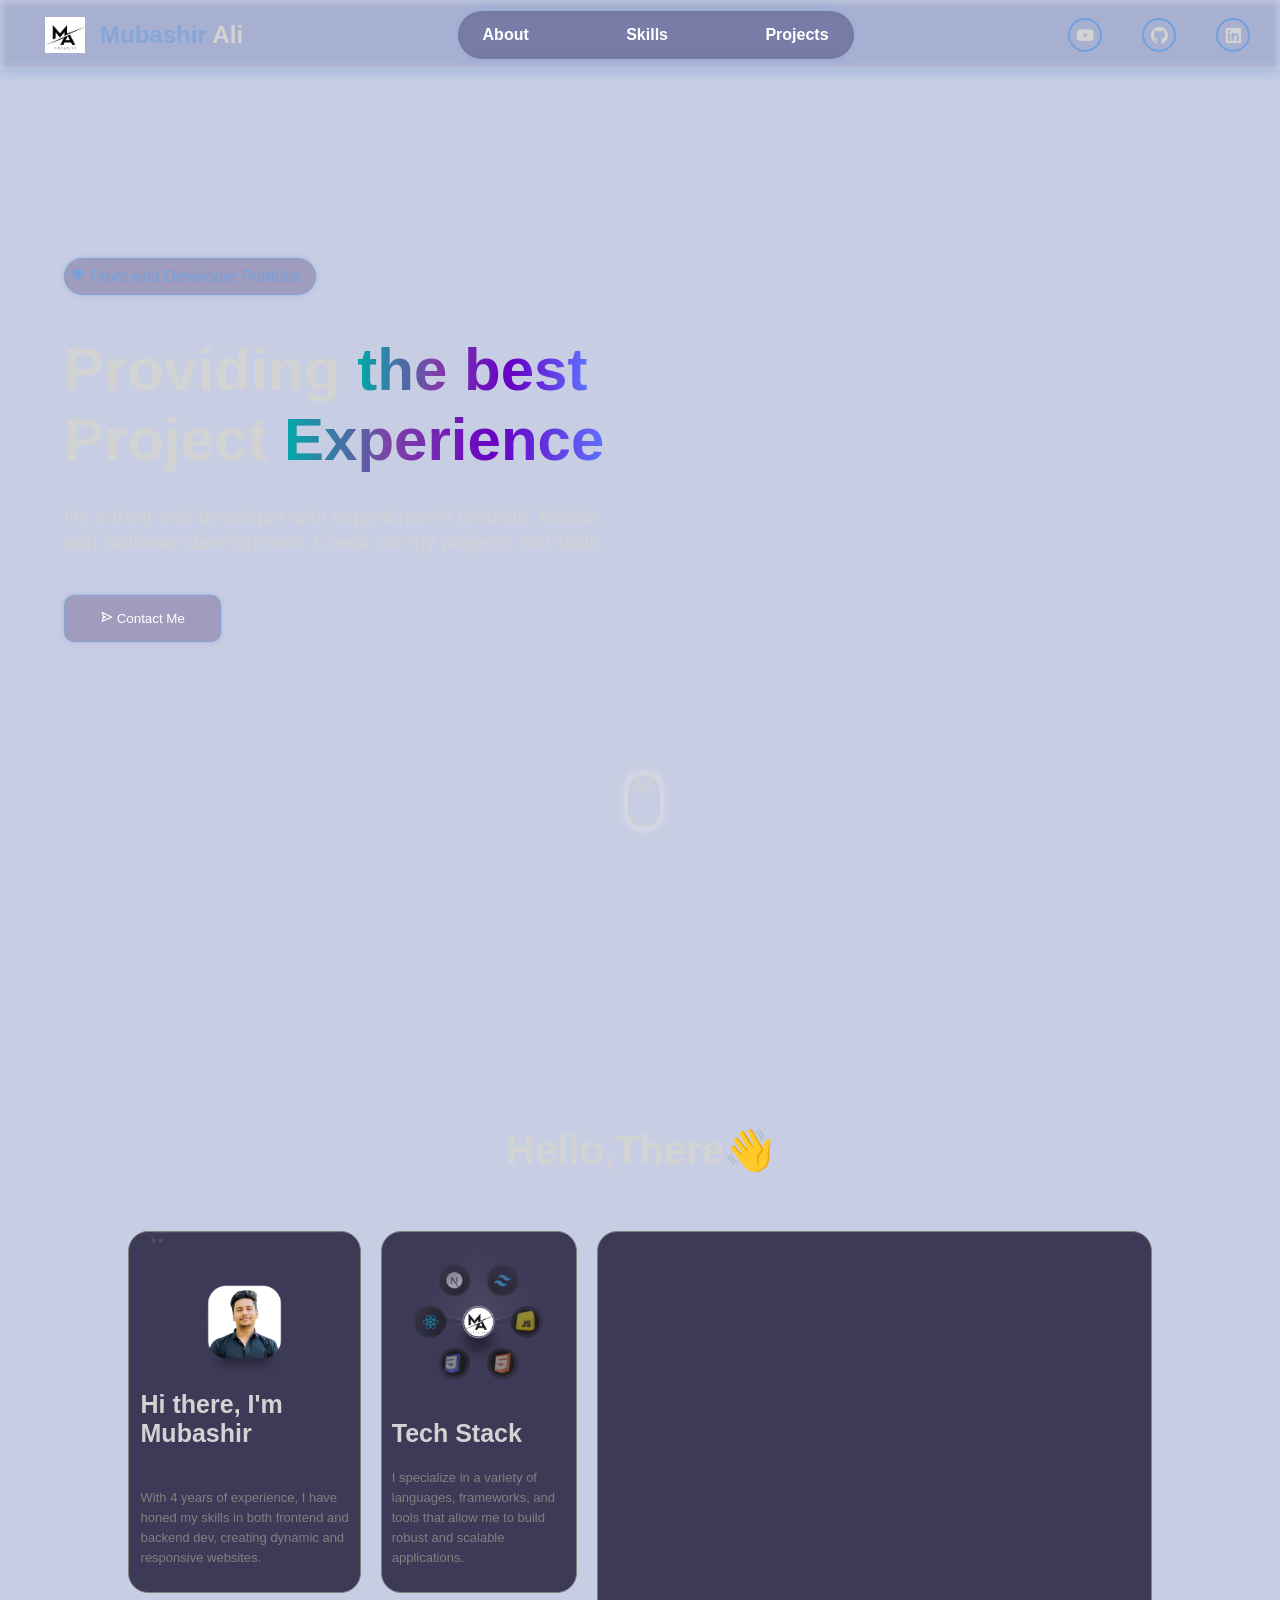
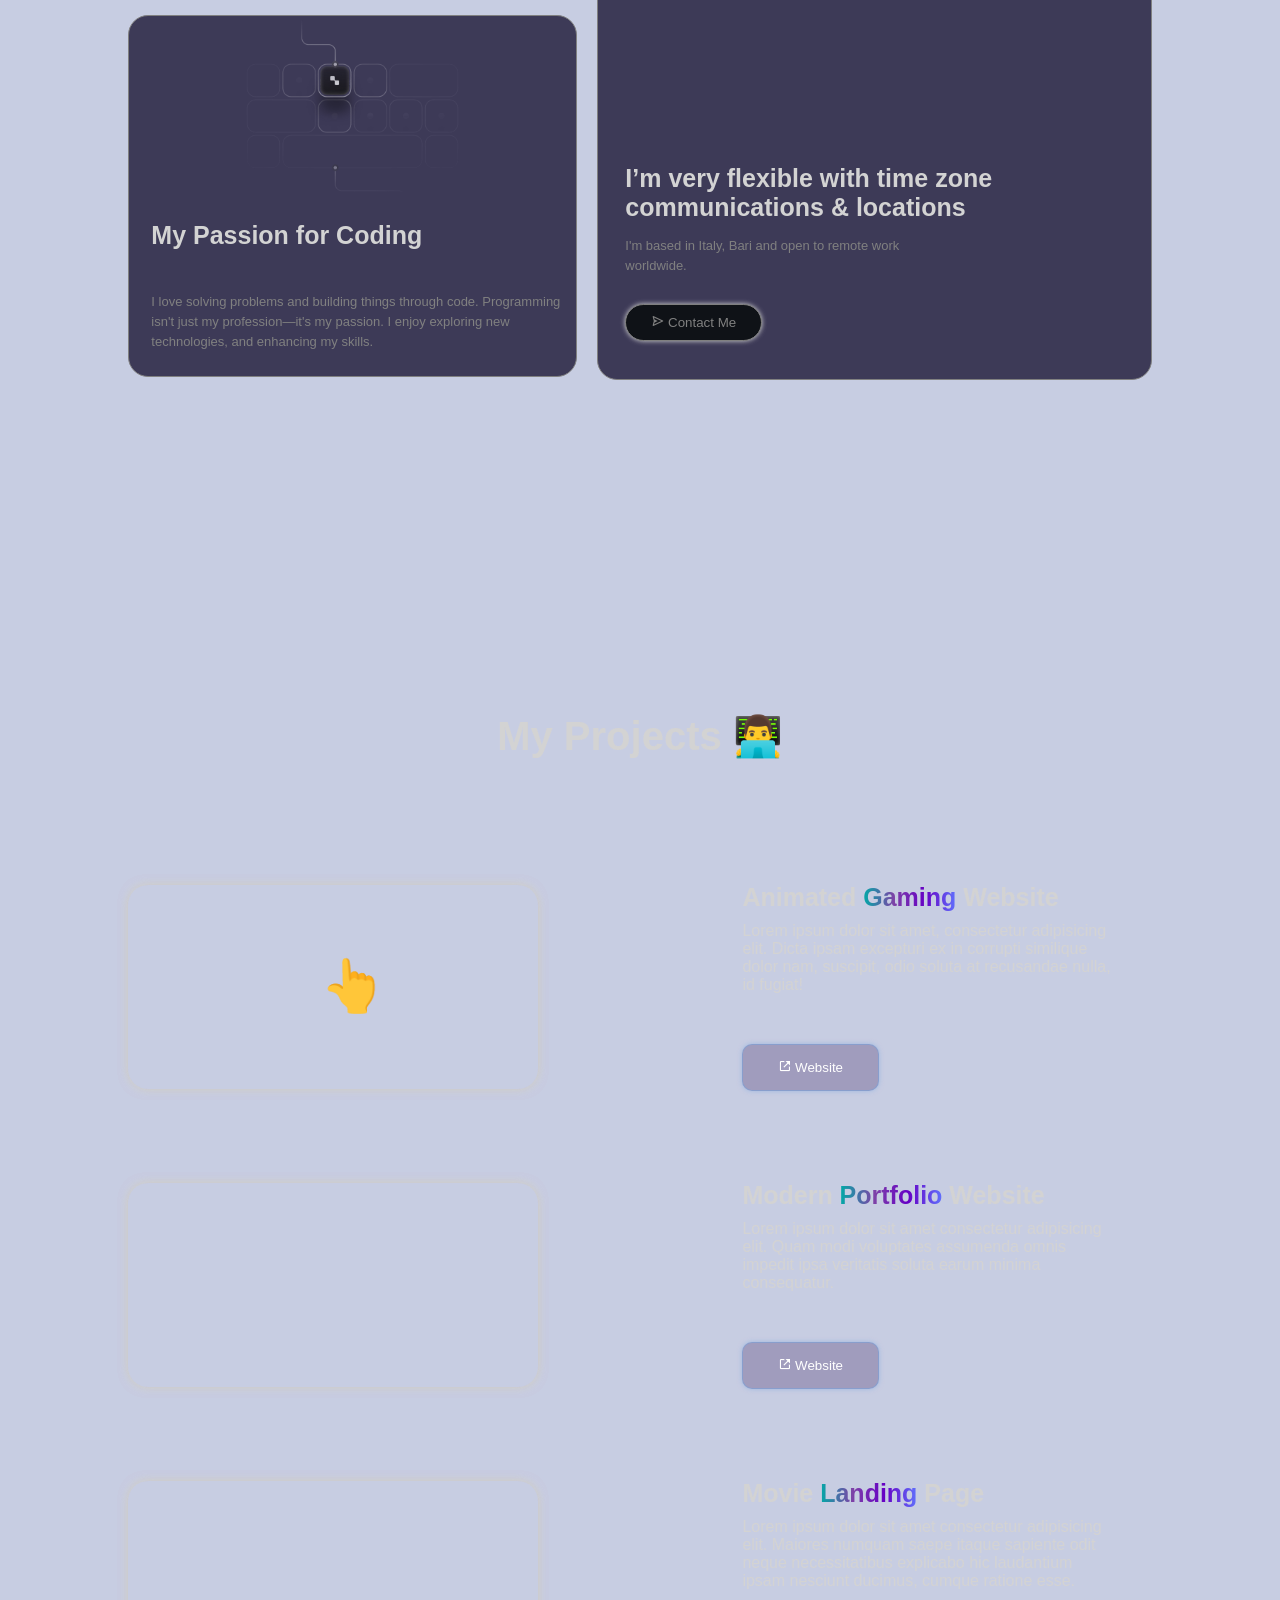
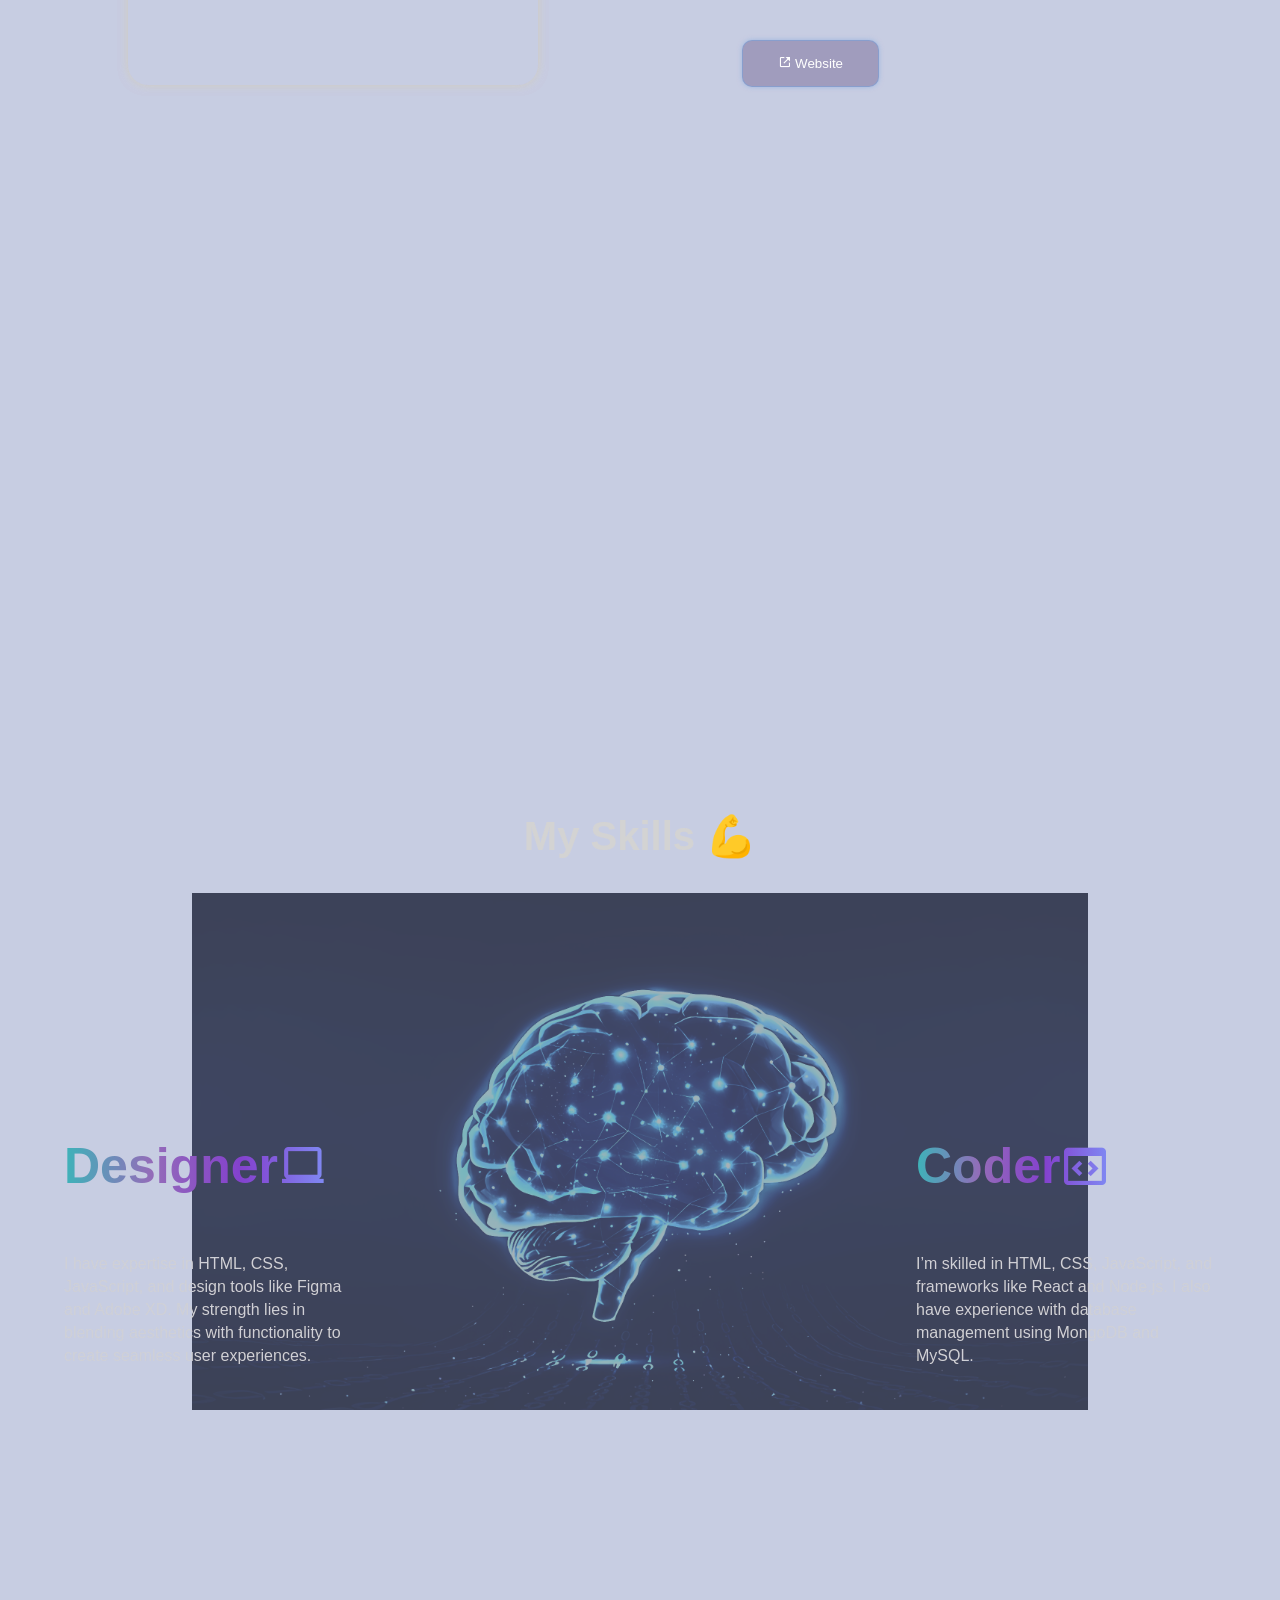
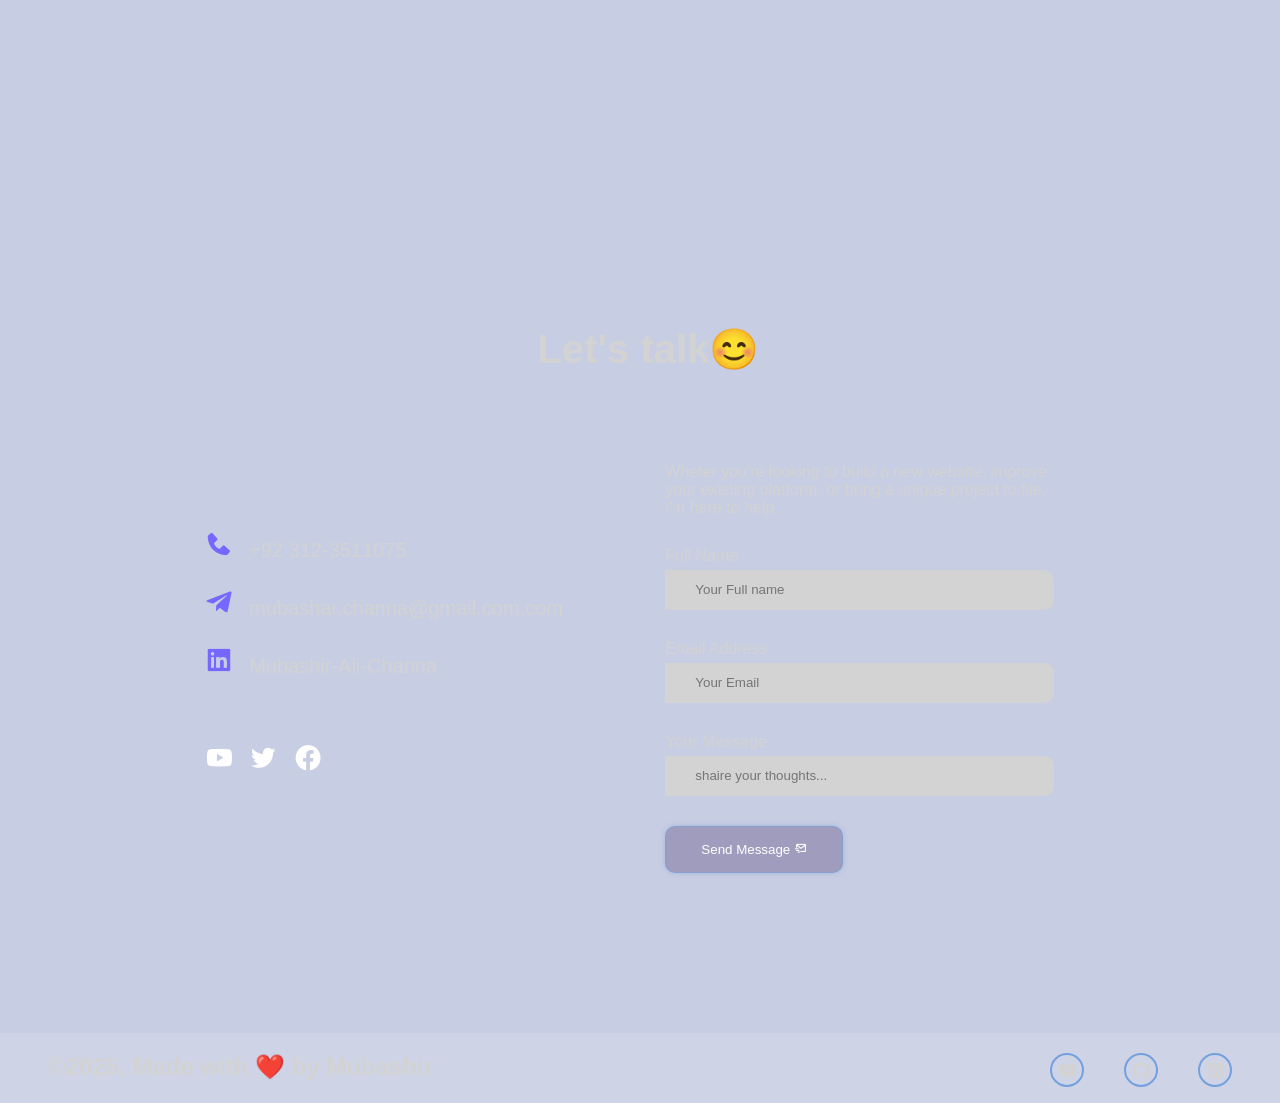
==== index.html @ c1a75b6f "first commit" ====
<!DOCTYPE html>
<html lang="en">
<head>
    <meta charset="UTF-8">
    <meta name="viewport" content="width=device-width, initial-scale=1.0">
    <title>Responsive Website - Project</title>
    <link rel="stylesheet" href="style.css">
    <link href='https://unpkg.com/boxicons@2.1.4/css/boxicons.min.css' rel='stylesheet'>
    <link rel="stylesheet" href="https://unpkg.com/aos@next/dist/aos.css" />
</head>
<body>
    <div class="container">
        <video class="back-vid" autoplay loop muted plays-inline src="videos/galaxy.mp4"></video>



        <header data-aos="fade-down" data-aos-duration="2000">
            <div class="left">
                <img src="images/Mubashir_logo.png" alt="logo">
                <h2><span style="color: #72a1dea2;">Mubashir</span> Ali</h2>
            </div>

            <ul>
                <li><a href="#">About</a></li>
                <li><a href="#">Skills</a></li>
                <li><a href="#">Projects</a></li>
            </ul>

            <div class="box-icons">
                <p><i class='bx bxl-youtube'></i></p>
                <p><i class='bx bxl-github'></i></p>
                <p><i class='bx bxl-linkedin-square'></i></p>
            </div>

            <div class="menu-icon">
                <i class='bx bx-menu'></i>
            </div>            
        </header>
        <div class="sidebar">
            <div class="close-icon">
                <i class='bx bx-x'></i>
            </div>
            
            <ul>
                <li><a href="#">Home</a></li>
                <li><a href="#">About</a></li>
                <li><a href="#">Skills</a></li>
                <li><a href="#">Projects</a></li>
            </ul>

            <div class="social-sidebar">
                <a><i class='bx bxl-youtube'></i></a>
                <a><i class='bx bxl-github'></i></a>
                <a><i class='bx bxl-linkedin-square'></i></a>
            </div>
        </div>

        <div class="blackhole-box" data-aos="fade-down" data-aos-duration="2000">
            <video autoplay loop muted plays-inline src="videos/blackhole.mp4"></video>
        </div>

        <section class="hero ">
            <div class="hero-info autoBlur" data-aos="fade-right" data-aos-duration="1000">
                <div class="hero-info-title" >
                    <i class='bx bxl-sketch'></i>
                    Front-end Developer Portfolio
                </div>

                <h1 data-aos="fade-right" data-aos-duration="3000">Providing <span class="gradient">the best</span> Project <span class="gradient">Experience</span></h1>

                <p>I'm a front-end developer with experience in Website, Mobile and Software development. Check out my projects and skills.</p>

                <a href="#Contact">
                    <button type="button">
                        <i class='bx bx-send'></i> Contact Me
                    </button>
                </a>

            </div>
            
            <div class="skills-video-box " >
                <video class="skills-video autoBlur" autoplay loop muted plays-inline src="videos/hero-video.mp4"></video>
            </div>
        
            <div class="scroll-down"></div>
        </section>

        <seaction class="info-section">
            <h1 class="section-title autoDisplay">Hello,There👋</h1>
            <div class="info-cards">
                <div class="card ">
                    <h1>Hi there, I'm Mubashir</h1>
                    <p>With 4 years of experience, I have honed my skills in both frontend and backend dev, creating dynamic and responsive websites.</p>
                
                    <img src="images/grid1.png" alt="">
                </div>

                <div class="card">
                    <h1>Tech Stack</h1>
                    <p>I specialize in a variety of languages, frameworks, and tools that allow me to build robust and scalable applications.</p>
                
                    <img src="images/grid2.png" alt="">
                </div>

                <div class="card">
                    <h1>I’m very flexible with time zone communications & locations</h1>
                    <p>I'm based in Italy, Bari and open to remote work worldwide.</p>
                
                    <video src="videos/glob.mp4" autoplay loop muted plays-inline></video>

                    <button><i class='bx bx-send'></i> Contact Me</button>
                </div>

                <div class="card">
                    <h1>My Passion for Coding</h1>
                    <p>I love solving problems and building things through code. Programming isn't just my profession—it's my passion. I enjoy exploring new technologies, and enhancing my skills.</p>
                
                    <img src="images/grid4.png" alt="">
                </div>
            </div>
        </seaction>

        <section class="my-project">
            <h1 class="section-title autoDisplay">My Projects 👨‍💻</h1>
            <div class="project-card">
                <div class="project-vidbox autoBlur" >
                    <video loop id="projectVideo1" src="videos/project1.mp4"></video>
                    <div class="hover-sign"></div>
                </div>
                <div class="project-info fadein-left">
                    <h1>Animated <span class="gradient">Gaming</span> Website</h1>
                    <p>Lorem ipsum dolor sit amet, consectetur adipisicing elit. Dicta ipsam excepturi ex in corrupti similique dolor nam, suscipit, odio soluta at recusandae nulla, id fugiat!</p>
                    <button><i class='bx bx-link-external' ></i> Website</button>
            </div>
            </div>

            <div class="project-card">
                <div class="project-vidbox autoBlur">
                    <video loop id="projectVideo2" src="videos/project2.mp4"></video>
                </div>
                <div class="project-info fadein-left">
                    <h1> Modern <span class="gradient">Portfolio</span> Website </h1>
                    <p>Lorem ipsum dolor sit amet consectetur adipisicing elit. Quam modi voluptates assumenda omnis impedit ipsa veritatis soluta earum minima consequatur.</p>
                    <button><i class='bx bx-link-external' ></i> Website</button>
                </div>
            </div>

            <div class="project-card">
                <div class="project-vidbox autoBlur">
                    <video loop id="projectVideo3" src="videos/project3.mp4"></video>
                </div>
                
                <div class="project-info fadein-left">
                    <h1>Movie <span class="gradient">Landing</span>  Page</h1>
                    <p>Lorem ipsum dolor sit amet consectetur adipisicing elit. Maiores numquam saepe itaque sapiente odit neque necessitatibus explicabo hic laudantium ipsam nesciunt ducimus, cumque ratione esse.</p>
                    <button><i class='bx bx-link-external' ></i> Website</button>
                </div>
            </div>
        </section>

        
        <section class="skills-section">
            <h1 class="section-title autoDisplay">
                My Skills 💪
            </h1>
            <div class="skills-box autoDisplay">
                <img class="skills-image" src="images/digital brain (2).png" alt="">
                <div class="Designer">
                    <h1 class="gradient">Designer <i class='bx bx-laptop'></i></h1>
                    <p>I have expertise in HTML, CSS, JavaScript, and design tools like Figma and Adobe XD. My strength lies in blending aesthetics with functionality to create seamless user experiences.</p>    
                </div>
                
                <div class="coder">
                    <h1 class="gradient">Coder <i class='bx bx-code-block' ></i></h1>
                    <p>I’m skilled in HTML, CSS, JavaScript, and frameworks like React and Node.js. I also have experience with database management using MongoDB and MySQL.</p>
                </div>

                <div class="slider" reverse="true" style="
                --width: 100px;
                --height: 100px;
                --quantity: 9;
                ">
                    <div class="list">
                        <div class="item" style="--position: 1"><img src="images/1.png" alt=""></div>
                        <div class="item" style="--position: 2"><img src="images/2.png" alt=""></div>
                        <div class="item" style="--position: 3"><img src="images/3.webp" alt=""></div>
                        <div class="item" style="--position: 4"><img src="images/4.webp" alt=""></div>
                        <div class="item" style="--position: 5"><img src="images/5.png" alt=""></div>
                        <div class="item" style="--position: 6"><img src="images/6.png" alt=""></div>
                        <div class="item" style="--position: 7"><img src="images/7.png" alt=""></div>
                        <div class="item" style="--position: 8"><img src="images/8.png" alt=""></div>
                        <div class="item" style="--position: 9"><img src="images/Mubashir_logo.png" alt=""></div>
                    </div>
                </div>
            </div>
        </section>

        <section class="contact-section ">
            <h1 class="section-title autoDisplay">Let's talk😊</h1>

            <div class="social-box autoBlur" id="Contact">
                <a href="#"><i class='bx bxs-phone'></i> +92 312-3511075</a>
                <a href="#"><i class='bx bxl-telegram' ></i> mubashar.channa@gmail.com.com</a>
                <a href="https://www.linkedin.com/in/mubashir-ali-channa/"><i class='bx bxl-linkedin-square' ></i> Mubashir-Ali-Channa</a>
                <div class="social-icons">
                    <a href="#"><i class='bx bxl-youtube' ></i></a>
                    <a href="#"><i class='bx bxl-twitter' ></i></a>
                    <a href="#"><i class='bx bxl-facebook-circle' ></i></a>
                </div>
            </div>

            <div class="contact-box autoBlur">
                <p>Wheter you're looking to build a new website, improve your existing platform, or bring a unique project to file. i'm here to help.</p>
            
                <p>Full Name</p>
                <input placeholder="Your Full name" type="full name">

                <p>Email Address</p>
                <input placeholder="Your Email" type="Contact">

                <p>Your Message</p>
                <input  class="input-message" type="contact" placeholder="shaire your thoughts...">

                <button>Send Message <i class='bx bx-mail-send'></i></button>
            </div>
        
        </section> 

        <section class="footer">
            <h1>©️2025, Made with ❤️ by Mubashir</h1>
            <div class="box-icons">
                <p><i class='bx bxl-youtube'></i></p>
                <p><i class='bx bxl-github'></i></p>
                <p><i class='bx bxl-linkedin-square'></i></p>
            </div>
        </section>

        
    </div>
    <script src="app.js"></script>
    <script src="https://unpkg.com/aos@next/dist/aos.js"></script>
    <script >
      AOS.init();
    </script>
</body>
</html>
---- style.css ----
body{
    margin: 0;
    padding: 0;
    font-family: Arial, Helvetica, sans-serif;
    color: lightgray;
}

html{
    scroll-behavior: smooth;
}

.container{
    position: relative;
    width: 100%;
    height: 100%;
    display: flex;
    flex-direction: column;
    align-items: center;
    gap: 100px;
    background-color: #001f7c38;
}


.back-vid{
    position: fixed;
    right: 0;
    bottom: 0;
    z-index: -1;
    mix-blend-mode:overlay;
}


header{
    display: flex;
    position: absolute;
    top: 0;
    right: 0;
    left: 0;
    align-items: center;
    justify-content: space-between;
    padding: 0 30px;
    height: 70px;
    background-color: rgba(255, 255, 255, 0.121);
    backdrop-filter: blur(5px);
    box-shadow: 0 0 15px #72a1dea2;
    z-index: 999;
}

.left{
    display: flex;
    align-items: center;
}

.left img{
    width: 40px;
    margin: 0 15px;
}


header ul{
    display: flex;
    justify-content: space-between;
    width: 30%;
    padding: 15px 15px;
    border-radius: 50px;
    background-color: rgba(0, 0, 69, 0.326);
    backdrop-filter: blur(10px);
    box-shadow: 0 0 10px #72a1de63;
}

header ul li{
    list-style: none;
}

header ul a{
    text-decoration: none;
    color: white;
    font-weight: 700;
    transition: 0.3s;
    margin: 0 10px;
}

header ul a:hover{
    text-shadow: 0 0 15px black;
}

.box-icons{
    display: flex;
    gap: 40px;
}

.box-icons p{
    display: flex;
    align-items: center;
    justify-content: center;
    font-size: 20px;
    width: 30px;
    height: 30px;
    border: 2px solid #72a1de;
    border-radius: 50%;
    cursor: pointer;
    transition: 0.5s;
}

.box-icons p:hover{
    background-color: #72a1de;
    color: black;
    box-shadow: 0 0 15px #72a1de;
}

.blackhole-box{
    position: absolute;
    top: 0;
    width: 100%;
    display: flex;
    justify-content: center;
    z-index: -1;
    mix-blend-mode: lighten;
  }
  
.blackhole-box video{
    width: 100%;
    margin-top: -23.5%;
}

.hero{
    position: relative;
    display: flex;
    width: 100%;
    height: 100vh;
    align-items: center;
    justify-content: space-between;
}

.hero-info{
    position: absolute;
    left: 5%;
}

.hero-info .hero-info-title{
    color: #72a1de;
    padding: 8px 5px;
    border-radius: 50px;
    border: 1px solid #72a1de94;
    width: 240px;
    background-color: #2200493d;
    box-shadow: 0 0 5px #72a1de84;
}

.hero-info h1{
    font-size: 60px;
    max-width: 600px;
    font-weight: 700;
    line-height: 70px;
    margin-top: 40px;
    margin-bottom: 30px;
}

.hero-info p{
    max-width: 550px;
    line-height: 25px;
    margin-bottom: 40px;
    font-size: 20px;
}

.hero-info button{
    color: white;
    padding: 15px 35px;
    border-radius: 10px;
    border: 1px solid #72a1de81;
    background-color: #2200493d;
    box-shadow: 0 0 5px #72a1de81;
    cursor: pointer;
    transition: 0.3s;
}

.hero-info button:hover{
    box-shadow: 0 0 15px #72a1de81;
}

/* Gradient Animation */
.gradient{
    background: linear-gradient(to right,#00aaa7, #7e42a7, #6600c5, #6070fd,#2a46ff, #0099ff, #008ead);
    background-size: 200%;
    background-clip: text;
    -webkit-background-clip: text;
    -webkit-text-fill-color: transparent;
    animation: animate-gradient 2.5s linear infinite;
}
@keyframes animate-gradient {
    to{
        background-position: 200%;
    }
}

.skills-video-box{
    position: absolute;
    right: 3%;
}

.skills-video{
    height: 900px;
    mix-blend-mode:lighten;
}


.scroll-down {
    height: 50px;
    width: 30px;
    border: 2px solid lightgray;
    position: absolute;
    left: 49%;
    bottom: 8%;
    border-radius: 50px;
    cursor: pointer;
    box-shadow: 0 0 10px rgba(255, 255, 255, 0.626);
  }
  .scroll-down::before,
  .scroll-down::after {
    content: "";
    position: absolute;
    top: 20%;
    left: 50%;
    height: 10px;
    width: 10px;
    transform: translate(-50%, -100%) rotate(45deg);
    border: 2px solid lightgray;
    border-top: transparent;
    border-left: transparent;
    animation: scroll-down 2s ease-in-out infinite;
  }
  .scroll-down::before {
    top: 30%;
    animation-delay: 0.5s;
    /* animation: scroll-down 1s ease-in-out infinite; */
  }
  
  @keyframes scroll-down {
    0% {
      /* top:20%; */
      opacity: 0;
    }
    30% {
      opacity: 1;
    }
    60% {
      opacity: 1;
    }
    100% {
      top: 90%;
      opacity: 0;
    }
  }




.info-section{
    display: flex;
    align-items: center;
    flex-direction: column;
    width: 80%;
    margin-top: 100px;
}

.section-title{
    font-size: 40px;
    font-weight: 700;
}

.info-cards{
    display: grid;
    grid-template-columns: auto auto auto;
    gap: 20px;
    width: 100%;
    height: 100%;
    margin-top: 30px;
}

.card{
    display: flex;
    align-items:flex-start;
    justify-content: center;
    position: relative;
    width: auto;
    height: 40vh;
    overflow: hidden;
    border: 1px solid gray;
    background-color: #080020b7;
    border-radius: 20px;
    transition: 0.5s;
}

.card h1{
    position: absolute;
    margin: 0;
    bottom: 40%;
    left: 5%;
    font-size: 25px;
    z-index: 1;
    color: lightgray;
}

.card p{
    position: absolute;
    bottom: 3%;
    left: 5%;
    z-index: 1;
    max-width: 300px;
    color: gray;
    font-size: 13px;
    line-height: 20px;
}

.card img{
    width: 80%;
    height: 50%;
    object-fit: cover;
}

.card video{
    margin-top: 10%;
    width: 70%;
    height: 50%;
    object-fit: cover;
    mix-blend-mode: lighten;
}

.card button{
    position: absolute;
    bottom: 5%;
    left: 5%;
    padding: 10px 25px;
    border: 1px solid gray;
    background-color: #0f1217;
    color: gray;
    border-radius: 20px;
    box-shadow: 0 0 5px lightgray;
    cursor: pointer;
    transition: 0.3s;
}

.card button:hover{
    box-shadow: 0 0 15px lightgray;
    opacity: 0.7;
}

.card:hover{
    box-shadow: 0 0 15px rgb(211, 211, 211);
}

.card:nth-child(3){
    grid-row: span 2;
    height: 83vh;
}

.card:nth-child(3) p{
    bottom: 12%;
}

.card:nth-child(3) h1{
    bottom: 21%;
}

.card:nth-child(4){
    grid-column: span 2;
}

.card:nth-child(4) p{
    max-width: 650px;
}

.card:nth-child(4) h1{
    bottom: 35%;
}



.my-project{
    display: flex;
    flex-direction: column;
    gap: 10%;
    align-items: center;
    position: relative;
    width: 80%;
    height: 100vh;
    margin-top: 200px;
    margin-bottom: 700px;
}

.project-card {
    display: flex;
    width: 100%;
    height: 40%;
    align-items: center;
    gap: 10%;
    justify-content: center;
}

.project-vidbox{
    display: flex;
    align-items: center;
    justify-content: center;
    width: 50%;
    mix-blend-mode:exclusion;
    position: relative;
    cursor: pointer;
    transition: 0.5s;
    min-width: 400px;

}

.project-vidbox video{
    object-fit: cover;
    width: 100%;
    box-shadow: 0 0 10px lightgray;
    border-radius: 20px;
    transition: 0.5s;
}

.project-card video:hover{
    box-shadow: 0 0 25px rgb(255, 255, 255);
}

.project-info{
    display: flex;
    flex-direction: column;
    align-items: start;
    justify-content: center;
    width: 50%;
    padding-left: 10%;
}

.project-info h1{
    width: 90%;
    font-size: 25px;
    font-weight: bold;
    text-wrap: nowrap;
    margin-top: 0;
    margin-bottom: 10px;
    max-width: 450px;
}

.project-info p{
    width: 90%;
    max-width: 400px;
    min-width: 300px;
    margin-bottom: 50px;
    margin-top: 0;
}

.project-info button{
    color: white;
    padding: 15px 35px;
    border-radius: 10px;
    border: 1px solid #72a1de81;
    background-color: #2200493d;
    box-shadow: 0 0 5px #72a1de81;
    cursor: pointer;
    transition: 0.3s;
}

.project-info button:hover{
    opacity: 0.8;
    box-shadow: 0 0 15px #72a1de81;
}

.project-vidbox .hover-sign{
    position: absolute;
    display: flex;
    align-items: center;
    justify-content: center;
    width: 30%;
    height: 100px;
}

.hover-sign::before,
.hover-sign::after {
    content: "👆";
    text-align: center;
    position: absolute;
    font-size: 50px;
    top: 20%;
    left: 40%;
    border-radius: 40px;
    animation: hover-animation 4s ease-in-out infinite;

}

.hover-sign.active{
    display: none;
}

@keyframes hover-animation {
  0% {
    /* top:20%; */
    box-shadow: 0 0 5px rgb(255, 255, 255);
    transform: translate(100%, 50%) rotate(30deg);
  }

  100% {
    box-shadow: 0 0 5px rgb(255, 255, 255);
    transform: translateX(80%, 80%) rotate(20deg);
  }
}




/* Skills section */
.skills-section{
    display: flex;
    flex-direction: column;
    align-items: center;
    position: relative;
}

.skills-box{
    width: 100%;
    height: 90vh;
    position: relative;
    display: flex;
    align-items: start;
    justify-content: center;
    mix-blend-mode:lighten;
    opacity: 0.7;
}

.skills-image{
    width: 70%;
    mix-blend-mode:difference;
}

.Designer{
    position: absolute;
    display: flex;
    flex-direction: column;
    align-items: start;
    top: 25%;
    left: 5%;
    max-width: 300px;
}

.Designer h1{
    font-size: 50px;
    display: flex;
    align-items: center;
}

.Designer p{
    line-height: 23px;
}


.coder{
    position: absolute;
    display: flex;
    flex-direction: column;
    align-items: start;
    top: 25%;
    right: 5%;
    max-width: 300px;
}

.coder h1{
    font-size: 50px;
    display: flex;
    align-items: center;
}

.coder p{
    line-height: 23px;
}



.coder-text{

    font-size: 50px;
}

/* SLIDER  */

.slider{
    position: absolute;
    bottom: 5%;
    right: 20%;
    width: 60%;
    height: var(--height);
    overflow: hidden;
    mask-image: linear-gradient(
        to right,
        transparent,
        #000 10% 90%,
        transparent
    );
    mix-blend-mode:difference;
    opacity: 0.7;
}
.slider .list{
    display: flex;
    width: 100%;
    min-width: calc(var(--width) * var(--quantity));
    position: relative;
}
.slider .list .item{
    width: var(--width);
    height: var(--height);
    position: absolute;
    left: 100%;
    animation: autoRun 10s linear infinite;
    transition: filter 0.5s;
    animation-delay: calc( (10s / var(--quantity)) * (var(--position) - 1) - 10s)!important;
}
.slider .list .item img{
    width: 100%;
}
@keyframes autoRun{
    from{
        left: 100%;
    }to{
        left: calc(var(--width) * -1);
    }
}
.slider:hover .item{
    animation-play-state: paused!important;
    filter: grayscale(1);
}
.slider .item:hover{
    filter: grayscale(0);
}


  /* CONTACT SECTION */
.contact-section{
    width: 80%;
    height: 100vh;
    display: flex;
    justify-content: center;
    gap: 10%;
    align-items: center;
    position: relative;
}

.contact-section h1{
    position: absolute;
    top: 10%;
    left: 40%;
}

.social-box {
    display: flex;
    flex-direction: column;
    gap: 25px;
}

.social-box a{
    color: lightgray;
    text-decoration: none;
    font-size: 20px;
    text-wrap: nowrap;
}

.social-box i{
    color: #7668ff;
    font-size: 30px;
    margin-right: 10px;
}

.social-icons a i{
    color: white;
    margin-top: 40px;
}

.contact-box p{
    max-width: 400px;
    margin-top: 30px;
    margin-bottom: 5px;
} 

.contact-box input{
    padding: 7.5px 30px;
    background-color: lightgray;
    width: 80%;
    height: 25px;
    border: none;
    outline : none;
    border-top-right-radius: 10px;
    border-bottom-right-radius: 10px;
}

.contact-box button{
    margin-top: 30px;
    color: white;
    padding: 15px 35px;
    border-radius: 10px;
    border: 1px solid #72a1de81;
    background-color: #2200493d;
    box-shadow: 0 0 5px #72a1de81;
    cursor: pointer;
    transition: 0.3s;
}

.contact-box button:hover{
    opacity: 0.8;
    box-shadow: 0 0 15px #72a1de81;
}

.footer{
    display: flex;
    justify-content: space-between;
    position: absolute;
    bottom: 0;
    right: 0;
    left: 0;
    height: 70px;
    background-color: rgba(255, 255, 255, 0.121);
    z-index: 999;
    padding: 0 3rem;
}


/* BLUR EFFECT ANIMAION */

.autoBlur{
    animation: autoBlurAnimation linear both;
    animation-timeline: view();

}
@keyframes autoBlurAnimation{
    0%{
        filter: blur(40px);
    }
    35%,65%{
        filter: blur(0);
        opacity: 1;
    }
    100%{
        filter: blur(40px);
        opacity: 0;
    }
}


/* AUTO DISPLAY ANIMAION */
.autoDisplay{
    animation: autoDisplayAnimation both;
    animation-timeline: view();

}

@keyframes autoDisplayAnimation{
    from{
        filter: blur(10px);
        transform: translateY(-200px) scale(0);
    } 50%{
        opacity: 1;
        filter: blur(0px);
        transform: translateX(0) scale(1);
    }
}


/* FADEIN_LEFT */

.fadein-left{
    animation: fadeInLeftAnimation both;
    animation-timeline: view();
}

@keyframes fadeInLeftAnimation{
    0%{
        opacity: 0;
        transform: translateX(-500px) scale(0.2);
        filter: blur(10px);
    } 35%,65%{
        opacity: 1;
        transform: translateX(0) scale(1);
        filter: blur(0px);
    }100%{
        filter: blur(10px);
    }
}

/* Sidebar */

.menu-icon{
    font-size: 35px;
    cursor: pointer;
    display: none;
}


.sidebar{
    position: fixed;
    right: 0;
    top: 0;
    bottom: 70%;
    width: 0%;
    background-color: #000000b8;
    z-index: 999;
    box-shadow: 0 0 25px rgba(255, 255, 255, 0.479);
    backdrop-filter: blur(10px);
    opacity: 0;
    border-bottom-left-radius: 100%;
    
}

.close-icon{
    font-size: 50px;
    color: lightgray;
    padding-left: 10px;
    cursor: pointer;
}

.sidebar ul{
    padding-left: 20px;
}

.sidebar ul li{
    list-style: none;
    margin-bottom: 30px;
}

.sidebar ul li a{
    text-decoration: none;
    color: lightgray;
    font-size: 30px;
    font-weight: 900;
    text-shadow:0 0 15px #4c4c4c;
}

.social-sidebar{
    padding-left: 20px;
    margin-top: 60px;
    text-wrap: nowrap;
}

.social-sidebar a{
    font-size: 35px;
    padding: 5px 5px;
    cursor: pointer;
    transition: 0.5s;
}

/* Sidebar Open ANimation */
.sidebar.open-sidebar{
    animation: openSideBarAnimation 1.5s forwards;
}

@keyframes openSideBarAnimation {
    to{
        width: 80%;
        opacity: 1;
        bottom: 0;
        border-radius: 0;
    }
}

/* Sidebar close ANimation */

.sidebar.close-sidebar{
    animation: closeSideBarAnimation 1.5s forwards;
}

@keyframes closeSideBarAnimation {
    from{
        width: 80%;
        opacity: 1;
        bottom: 0;
        border-radius: 0;
    }
    to{
        width: 0;
        opacity: 0;
        bottom: 70%;
        border-bottom-left-radius: 50%;
    }
}






@media (max-aspect-ratio: 16/9){
    .back-vid{
        width: auto;
        height: 100%;
    }
}

@media (min-aspect-ratio: 16/9){
    .back-vid{
        width: 100%;
        height: auto;
    }
}


@media screen and (max-width: 1200px){
    .blackhole-box video{
        margin-top: -20%;
    }

    .hero-info h1{
        font-size: 40px;
        max-width: 400px;
        line-height: 40px;
    }

    .hero-info P{
        max-width: 300px;
    }

    .skills-video-box{
        right: 0%;
    }

    .skills-video-box video{
        height: 500px;
    }

    .info-cards{
        grid-template-columns: auto;
    }

    .card:nth-child(3){
        grid-column: span 2;
        height: 70vh;
    }

    .info-cards .card h1{
        font-size: 20px;
    }

    .info-cards .card:nth-child(3) h1{
        bottom: 25%;
    }

    .card video{
        height: 60%;

        margin-top: 5%;
    }

    .my-project{
        margin-bottom: 200px;
        scale: 0.8;
    }

    .contact-section .section-title {
        left: 30%;
    }
}

@media screen and (max-width: 700px){
    header {
        position: fixed;
        height: 50px;
    }

    header ul{
        display: none;
    }

    header .box-icons{
        display: none;
    }

    .menu-icon{
        display: inline;
    }

    .blackhole-box video {
        width: 100%;
        margin-top: -15%;
    }

    .autoBlur{
        animation: none;
    }
    
    .hero{
        flex-direction: column;
        top:0;
        bottom: 0;
        left: 0;
        right:0;
        
    }
    .hero-info{
        bottom: 5%;
    }

    .scroll-down{
        bottom: 5%;
    }

    .hero .skills-video-box{
        height: 200px;
        top: 5%;
    }



    .info-cards{
        grid-template-columns: auto;
    }

    .card:nth-child(3){
        grid-column: span 2;
        height: 70vh;
    }

    .card video{
        width: 100%;
    }
    
    .container{
        height: 100%;
    }

    .project-vidbox video{
        width: 250px;
        margin-left: -100px;
    }

    .project-info{
        overflow: hidden;
        padding-left: 0;
        margin-left: -50px;
    }

    .project-info h1{
        font-size: 20px;
        max-width: 200px;
        text-wrap: wrap;
    }

    .project-info p{
        font-size: 10px;
        text-wrap: wrap;
        max-width: 200px;
        min-width: 0;
    }

    .project-info button{
        padding: 5px 10px;
    }

    .my-project{
        margin-bottom: 600px;
    }

    .project-card{
        flex-direction: column;
        margin-left: 25%;
        gap: 30px;
    }
    
    .project-vidbox{
        min-width: 200px;
    }

    .project-info{
        width: 85%;
    }

    .project-info h1{
        text-wrap: nowrap;
    }

    .project-info p{
        max-width: 300px;
    }

    .Designer{
        top: 15%;
        left: 18%;
    }

    .Designer h1{
        margin-bottom: 0;
        margin-top: 70px;
    }

    .coder{
        top: 50%;
        left: 18%;
    }

    .coder h1{
        margin-bottom: 0;
    }

    .slider .list .item img{
        width: 70%;
    }

    .contact-section{
        flex-direction: column;
        margin-top: 100px;
        margin-bottom: 50px;
    }

    .footer{
        font-size: 10px;
    }

    .social-box{
        margin-left: -90px;
    }
}


@media screen and (max-width: 480px) {

    .hero .skills-video-box {
        display: none;
        
    }

    .blackhole-box {
        overflow: hidden;
    }

    .blackhole-box video {
        width: 140%;
        margin-top: -27%;

    }

    .left {
        scale: 0.9;
        margin-left: -30px;
    }

    .left h2 {
        font-size: 20px;
    }

    .hero {
        scale: 0.9;
    }

    .hero-info{
        bottom: 15%;
    }

    .hero-info h1{
        font-size: 35px;
    }

    .scroll-down{
        bottom: 15%;
        left: 60%;
    }

    .section-title {
        font-size: 25px;
    }

    .info-cards{
        display: flex;
        flex-direction: column;
    }

    .card {
        min-height: 20rem;
    }

    .card h1{
        bottom: 30%;
        font-size: 5px;
    }

    .project-card {
        height: 50%;
    }

    .project-info p{
        margin-bottom: 15px;
    }

    .project-info{
        margin-left: -80px;
    }

    .skills-box{
        height: 120vh;
        margin-right: 30px;
    }

    .slider{
        bottom: 0%;
    }

    .contact-section{
        scale: 0.9;
        height: 120vh;
    }

    .contact-section .section-title {
        top: -30px;
        left: 25%;
    }

    .footer{
        padding: 15px;
    }

    .footer h1{
        max-width: 150px;
    }

    .footer .box-icons{
        gap: 10px;
    }


}
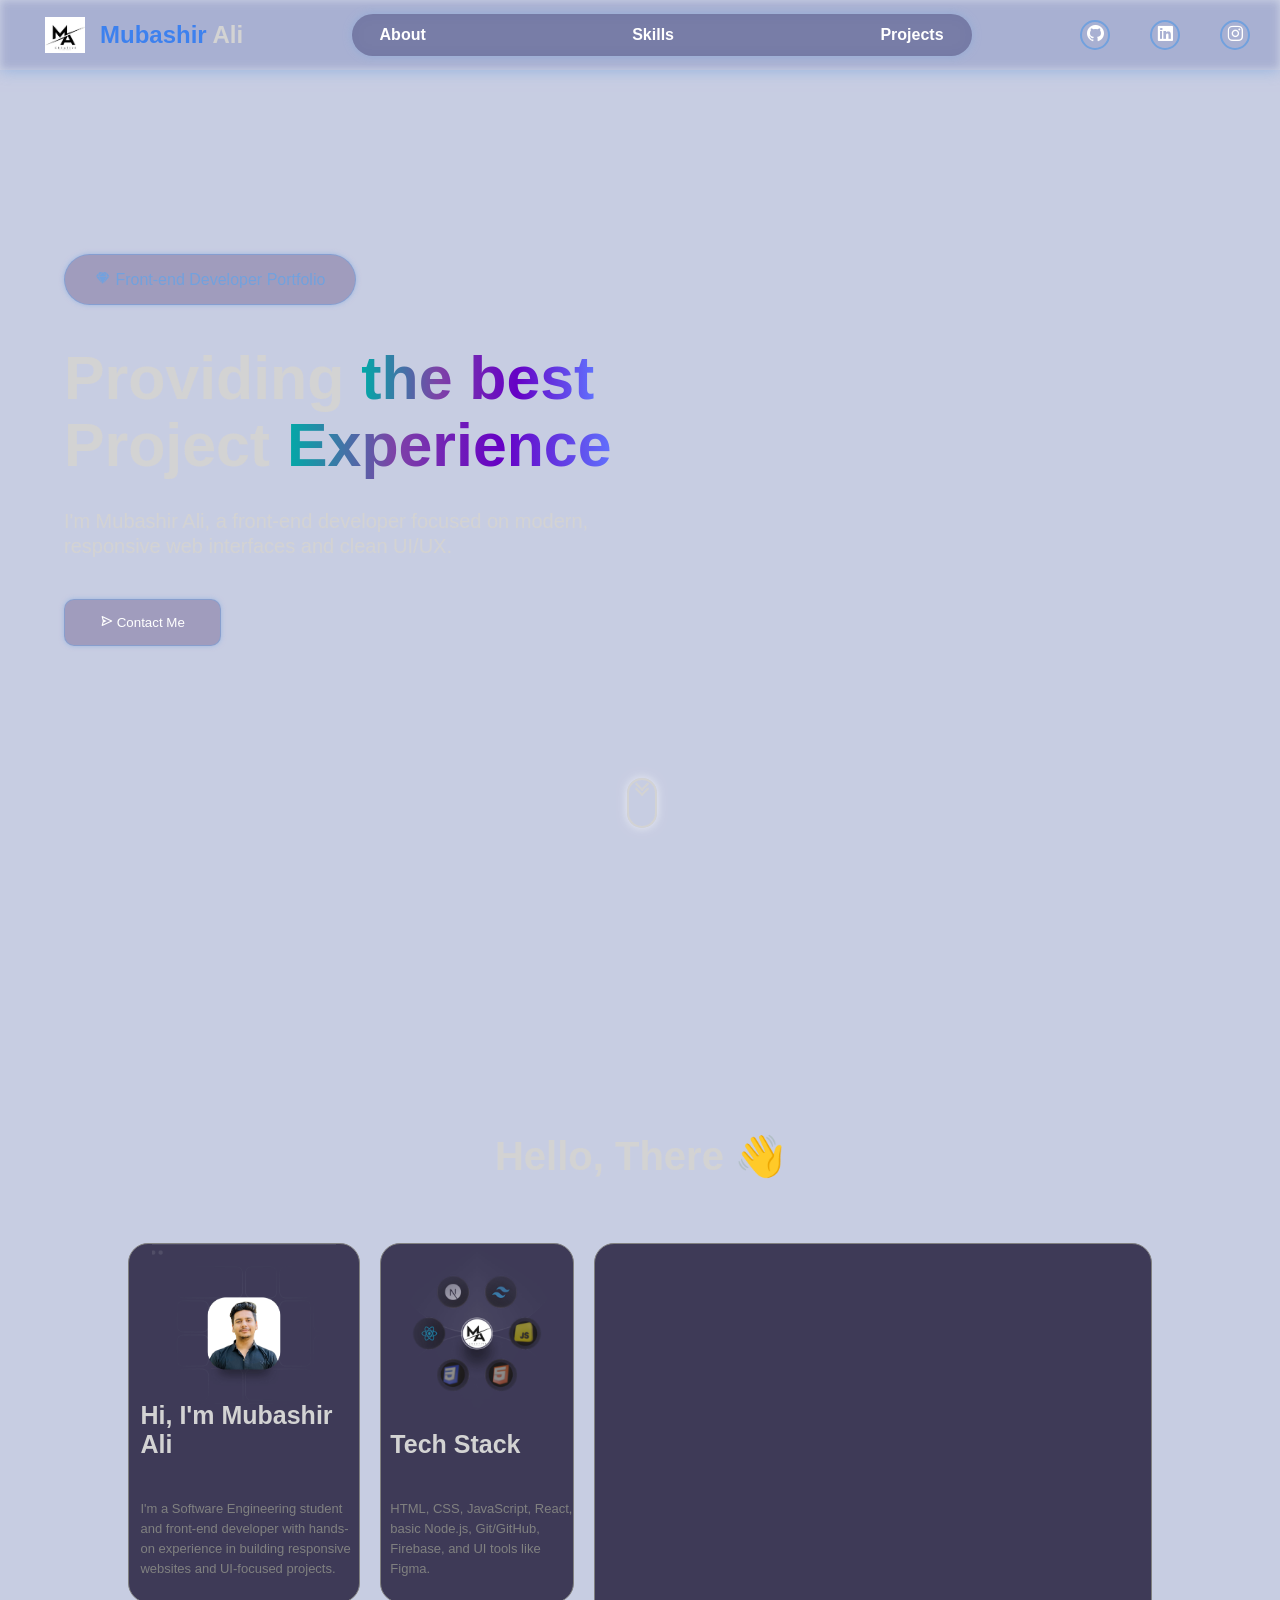
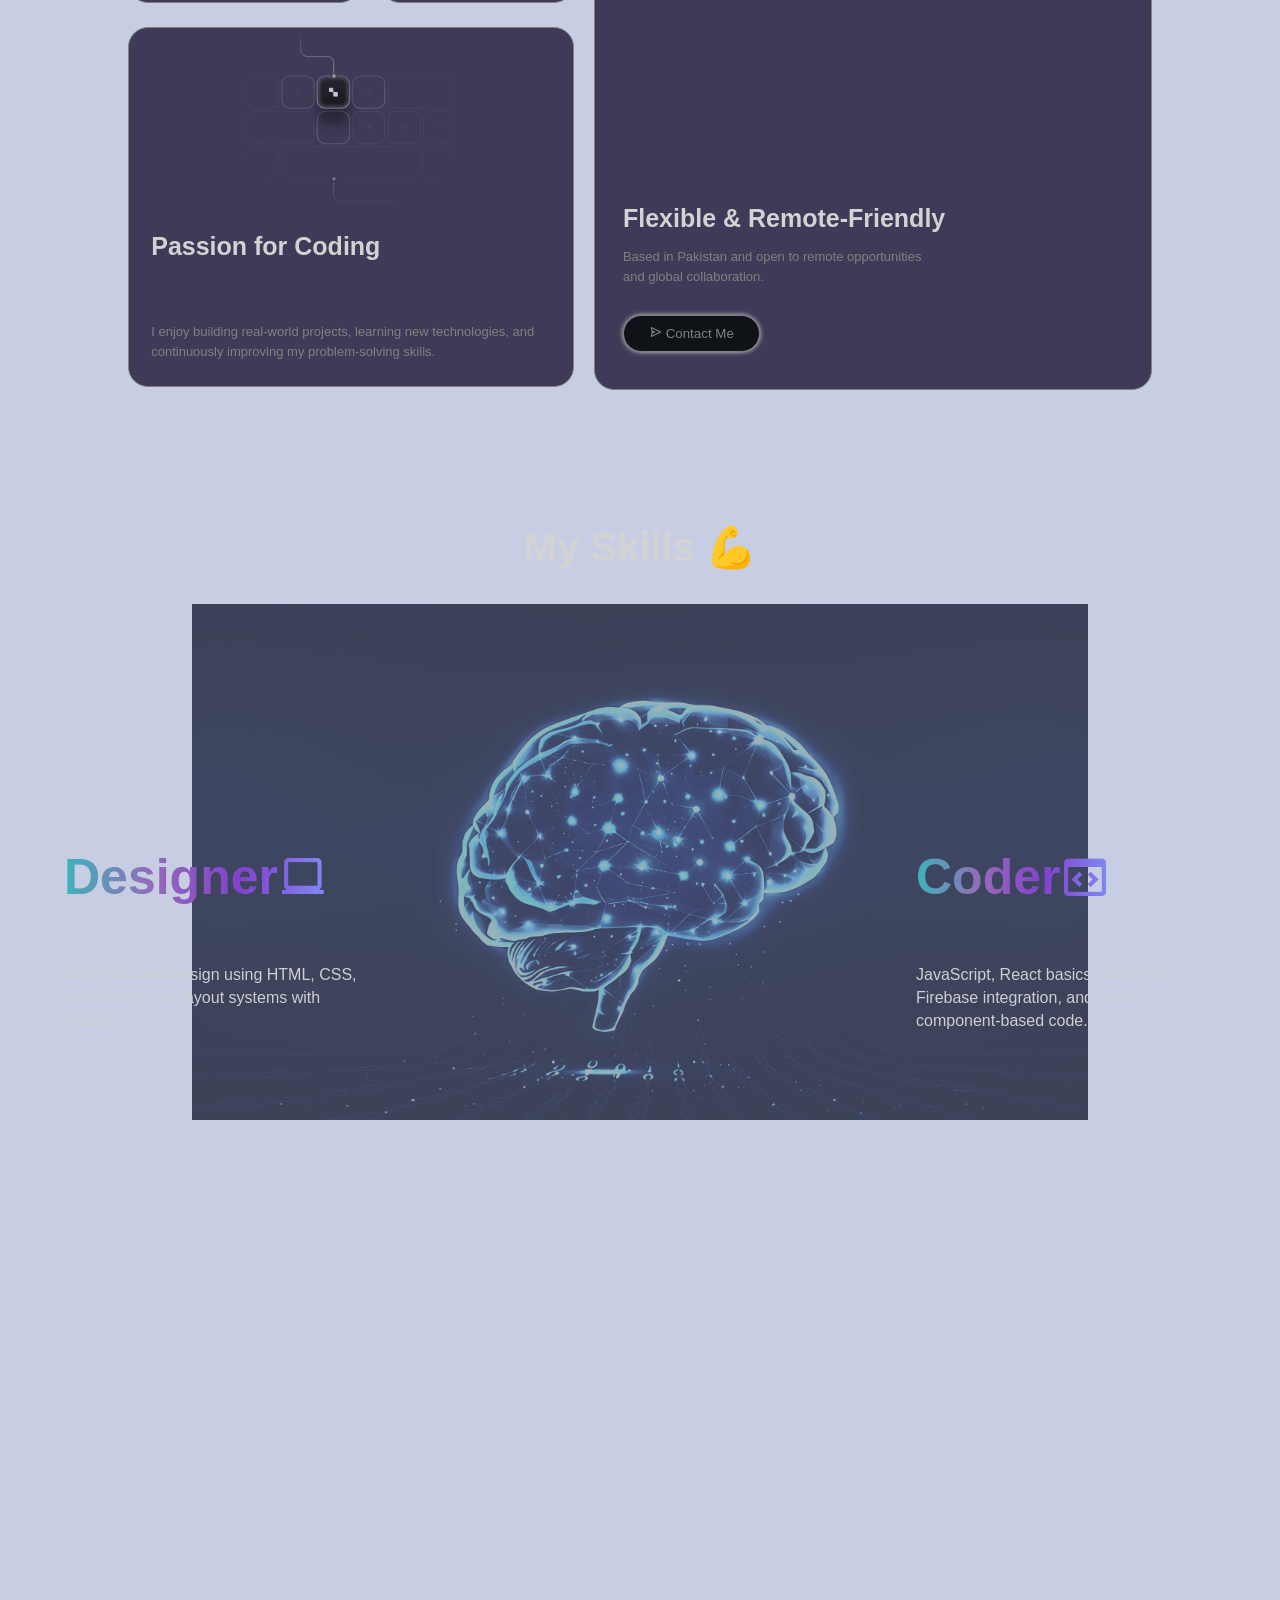
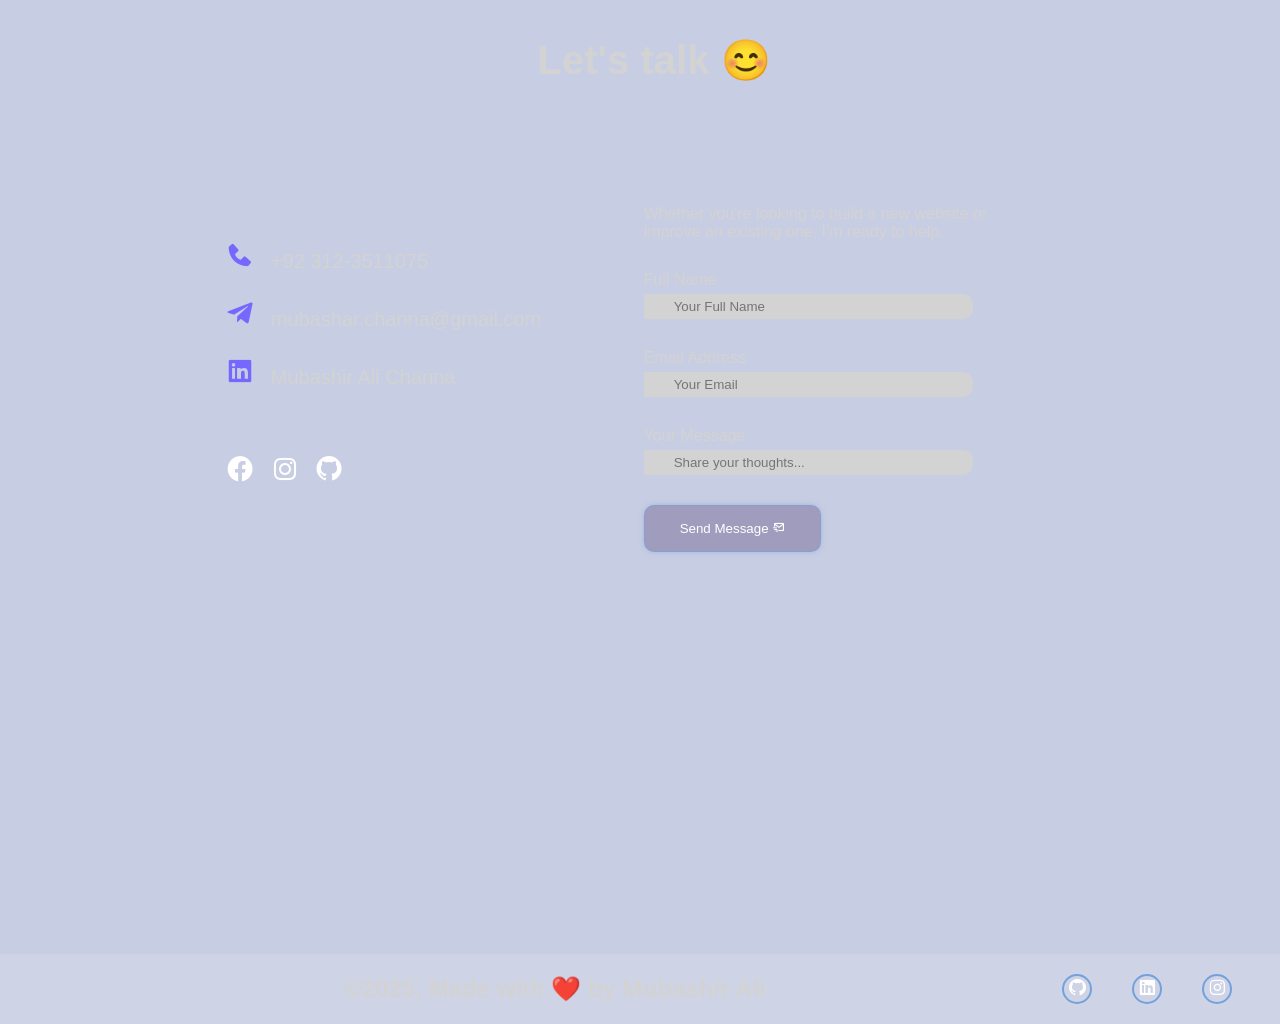
==== commit 25173ebb: "first commit" ====
--- a/index.html
+++ b/index.html
@@ -12,235 +12,202 @@
     <div class="container">
         <video class="back-vid" autoplay loop muted plays-inline src="videos/galaxy.mp4"></video>
 
-
-
         <header data-aos="fade-down" data-aos-duration="2000">
             <div class="left">
                 <img src="images/Mubashir_logo.png" alt="logo">
-                <h2><span style="color: #72a1dea2;">Mubashir</span> Ali</h2>
+                <h2><span style="color: #0066ffa2;">Mubashir</span> Ali</h2>
             </div>
 
             <ul>
-                <li><a href="#">About</a></li>
-                <li><a href="#">Skills</a></li>
-                <li><a href="#">Projects</a></li>
+                <li><a href="#About">About</a></li>
+                <li><a href="#Skills">Skills</a></li>
+                <li><a href="projects.html">Projects</a></li>
             </ul>
 
             <div class="box-icons">
-                <p><i class='bx bxl-youtube'></i></p>
-                <p><i class='bx bxl-github'></i></p>
-                <p><i class='bx bxl-linkedin-square'></i></p>
+                <p><a href="https://github.com/Mubashir-Ali-Channa" target="_blank"><i class='bx bxl-github'></i></a></p>
+                <p><a href="https://www.linkedin.com/in/mubashir-ali-channa/" target="_blank"><i class='bx bxl-linkedin-square'></i></a></p>
+                <p><a href="https://www.instagram.com/mubashir____ali" target="_blank"><i class='bx bxl-instagram'></i></a></p>
             </div>
 
             <div class="menu-icon">
                 <i class='bx bx-menu'></i>
             </div>            
         </header>
+
         <div class="sidebar">
             <div class="close-icon">
                 <i class='bx bx-x'></i>
             </div>
             
             <ul>
-                <li><a href="#">Home</a></li>
-                <li><a href="#">About</a></li>
-                <li><a href="#">Skills</a></li>
-                <li><a href="#">Projects</a></li>
+                <li><a href="#About">About</a></li>
+                <li><a href="#Skills">Skills</a></li>
+                <li><a href="projects.html">Projects</a></li>
+                <li><a href="#Contact">Contact</a></li>
             </ul>
 
             <div class="social-sidebar">
-                <a><i class='bx bxl-youtube'></i></a>
-                <a><i class='bx bxl-github'></i></a>
-                <a><i class='bx bxl-linkedin-square'></i></a>
-            </div>
+                <a href="https://github.com/Mubashir-Ali-Channa" target="_blank"><i class='bx bxl-github'></i></a>
+                <a href="https://www.linkedin.com/in/mubashir-ali-channa/" target="_blank"><i class='bx bxl-linkedin-square'></i></a>
+                <a href="https://www.facebook.com/Mubashir909/" target="_blank"><i class='bx bxl-facebook-circle'></i></a>
+            </div>
+        </div>
+
+        <div style="display:none;">
+            <video id="projectVideo1"></video>
+            <video id="projectVideo2"></video>
+            <video id="projectVideo3"></video>
+            <div class="hover-sign"></div>
         </div>
 
         <div class="blackhole-box" data-aos="fade-down" data-aos-duration="2000">
             <video autoplay loop muted plays-inline src="videos/blackhole.mp4"></video>
         </div>
 
-        <section class="hero ">
+        <section class="hero">
             <div class="hero-info autoBlur" data-aos="fade-right" data-aos-duration="1000">
-                <div class="hero-info-title" >
+                <div class="hero-info-title">
                     <i class='bx bxl-sketch'></i>
                     Front-end Developer Portfolio
                 </div>
 
-                <h1 data-aos="fade-right" data-aos-duration="3000">Providing <span class="gradient">the best</span> Project <span class="gradient">Experience</span></h1>
-
-                <p>I'm a front-end developer with experience in Website, Mobile and Software development. Check out my projects and skills.</p>
+                <h1 data-aos="fade-right" data-aos-duration="3000">
+                    Providing <span class="gradient">the best</span> Project <span class="gradient">Experience</span>
+                </h1>
+
+                <p>
+                    I'm Mubashir Ali, a front-end developer focused on modern, responsive web interfaces and clean UI/UX.
+                </p>
 
                 <a href="#Contact">
                     <button type="button">
                         <i class='bx bx-send'></i> Contact Me
                     </button>
                 </a>
-
             </div>
             
-            <div class="skills-video-box " >
+            <div class="skills-video-box">
                 <video class="skills-video autoBlur" autoplay loop muted plays-inline src="videos/hero-video.mp4"></video>
             </div>
         
             <div class="scroll-down"></div>
         </section>
 
-        <seaction class="info-section">
-            <h1 class="section-title autoDisplay">Hello,There👋</h1>
+        <section class="info-section" id="About">
+            <h1 class="section-title autoDisplay">Hello, There 👋</h1>
             <div class="info-cards">
-                <div class="card ">
-                    <h1>Hi there, I'm Mubashir</h1>
-                    <p>With 4 years of experience, I have honed my skills in both frontend and backend dev, creating dynamic and responsive websites.</p>
-                
+                <div class="card">
+                    <h1>Hi, I'm Mubashir Ali</h1>
+                    <p>
+                        I'm a Software Engineering student and front-end developer with hands-on experience in building responsive websites and UI-focused projects.
+                    </p>
                     <img src="images/grid1.png" alt="">
                 </div>
 
                 <div class="card">
                     <h1>Tech Stack</h1>
-                    <p>I specialize in a variety of languages, frameworks, and tools that allow me to build robust and scalable applications.</p>
-                
+                    <p>
+                        HTML, CSS, JavaScript, React, basic Node.js, Git/GitHub, Firebase, and UI tools like Figma.
+                    </p>
                     <img src="images/grid2.png" alt="">
                 </div>
 
                 <div class="card">
-                    <h1>I’m very flexible with time zone communications & locations</h1>
-                    <p>I'm based in Italy, Bari and open to remote work worldwide.</p>
-                
+                    <h1>Flexible & Remote-Friendly</h1>
+                    <p>
+                        Based in Pakistan and open to remote opportunities and global collaboration.
+                    </p>
                     <video src="videos/glob.mp4" autoplay loop muted plays-inline></video>
-
-                    <button><i class='bx bx-send'></i> Contact Me</button>
-                </div>
-
-                <div class="card">
-                    <h1>My Passion for Coding</h1>
-                    <p>I love solving problems and building things through code. Programming isn't just my profession—it's my passion. I enjoy exploring new technologies, and enhancing my skills.</p>
-                
+                    <a href="#Contact">
+                        <button><i class='bx bx-send'></i> Contact Me</button>
+                    </a>
+                </div>
+
+                <div class="card">
+                    <h1>Passion for Coding</h1>
+                    <p>
+                        I enjoy building real-world projects, learning new technologies, and continuously improving my problem-solving skills.
+                    </p>
                     <img src="images/grid4.png" alt="">
                 </div>
             </div>
-        </seaction>
-
-        <section class="my-project">
-            <h1 class="section-title autoDisplay">My Projects 👨‍💻</h1>
-            <div class="project-card">
-                <div class="project-vidbox autoBlur" >
-                    <video loop id="projectVideo1" src="videos/project1.mp4"></video>
-                    <div class="hover-sign"></div>
-                </div>
-                <div class="project-info fadein-left">
-                    <h1>Animated <span class="gradient">Gaming</span> Website</h1>
-                    <p>Lorem ipsum dolor sit amet, consectetur adipisicing elit. Dicta ipsam excepturi ex in corrupti similique dolor nam, suscipit, odio soluta at recusandae nulla, id fugiat!</p>
-                    <button><i class='bx bx-link-external' ></i> Website</button>
-            </div>
-            </div>
-
-            <div class="project-card">
-                <div class="project-vidbox autoBlur">
-                    <video loop id="projectVideo2" src="videos/project2.mp4"></video>
-                </div>
-                <div class="project-info fadein-left">
-                    <h1> Modern <span class="gradient">Portfolio</span> Website </h1>
-                    <p>Lorem ipsum dolor sit amet consectetur adipisicing elit. Quam modi voluptates assumenda omnis impedit ipsa veritatis soluta earum minima consequatur.</p>
-                    <button><i class='bx bx-link-external' ></i> Website</button>
-                </div>
-            </div>
-
-            <div class="project-card">
-                <div class="project-vidbox autoBlur">
-                    <video loop id="projectVideo3" src="videos/project3.mp4"></video>
-                </div>
-                
-                <div class="project-info fadein-left">
-                    <h1>Movie <span class="gradient">Landing</span>  Page</h1>
-                    <p>Lorem ipsum dolor sit amet consectetur adipisicing elit. Maiores numquam saepe itaque sapiente odit neque necessitatibus explicabo hic laudantium ipsam nesciunt ducimus, cumque ratione esse.</p>
-                    <button><i class='bx bx-link-external' ></i> Website</button>
-                </div>
-            </div>
         </section>
 
         
-        <section class="skills-section">
-            <h1 class="section-title autoDisplay">
-                My Skills 💪
-            </h1>
+
+        <section class="skills-section" id="Skills">
+            <h1 class="section-title autoDisplay">My Skills 💪</h1>
             <div class="skills-box autoDisplay">
                 <img class="skills-image" src="images/digital brain (2).png" alt="">
+
                 <div class="Designer">
                     <h1 class="gradient">Designer <i class='bx bx-laptop'></i></h1>
-                    <p>I have expertise in HTML, CSS, JavaScript, and design tools like Figma and Adobe XD. My strength lies in blending aesthetics with functionality to create seamless user experiences.</p>    
+                    <p>
+                        UI/UX-focused design using HTML, CSS, animations, and layout systems with Figma.
+                    </p>
                 </div>
                 
                 <div class="coder">
-                    <h1 class="gradient">Coder <i class='bx bx-code-block' ></i></h1>
-                    <p>I’m skilled in HTML, CSS, JavaScript, and frameworks like React and Node.js. I also have experience with database management using MongoDB and MySQL.</p>
-                </div>
-
-                <div class="slider" reverse="true" style="
-                --width: 100px;
-                --height: 100px;
-                --quantity: 9;
-                ">
-                    <div class="list">
-                        <div class="item" style="--position: 1"><img src="images/1.png" alt=""></div>
-                        <div class="item" style="--position: 2"><img src="images/2.png" alt=""></div>
-                        <div class="item" style="--position: 3"><img src="images/3.webp" alt=""></div>
-                        <div class="item" style="--position: 4"><img src="images/4.webp" alt=""></div>
-                        <div class="item" style="--position: 5"><img src="images/5.png" alt=""></div>
-                        <div class="item" style="--position: 6"><img src="images/6.png" alt=""></div>
-                        <div class="item" style="--position: 7"><img src="images/7.png" alt=""></div>
-                        <div class="item" style="--position: 8"><img src="images/8.png" alt=""></div>
-                        <div class="item" style="--position: 9"><img src="images/Mubashir_logo.png" alt=""></div>
-                    </div>
-                </div>
-            </div>
-        </section>
-
-        <section class="contact-section ">
-            <h1 class="section-title autoDisplay">Let's talk😊</h1>
+                    <h1 class="gradient">Coder <i class='bx bx-code-block'></i></h1>
+                    <p>
+                        JavaScript, React basics, Git/GitHub, Firebase integration, and clean component-based code.
+                    </p>
+                </div>
+            </div>
+        </section>
+
+        <section class="contact-section">
+            <h1 class="section-title autoDisplay">Let's talk 😊</h1>
 
             <div class="social-box autoBlur" id="Contact">
-                <a href="#"><i class='bx bxs-phone'></i> +92 312-3511075</a>
-                <a href="#"><i class='bx bxl-telegram' ></i> mubashar.channa@gmail.com.com</a>
-                <a href="https://www.linkedin.com/in/mubashir-ali-channa/"><i class='bx bxl-linkedin-square' ></i> Mubashir-Ali-Channa</a>
+                <a href="tel:+923123511075"><i class='bx bxs-phone'></i> +92 312-3511075</a>
+                <a href="mailto:mubashar.channa@gmail.com"><i class='bx bxl-telegram'></i> mubashar.channa@gmail.com</a>
+                <a href="https://www.linkedin.com/in/mubashir-ali-channa/" target="_blank">
+                    <i class='bx bxl-linkedin-square'></i> Mubashir Ali Channa
+                </a>
                 <div class="social-icons">
-                    <a href="#"><i class='bx bxl-youtube' ></i></a>
-                    <a href="#"><i class='bx bxl-twitter' ></i></a>
-                    <a href="#"><i class='bx bxl-facebook-circle' ></i></a>
+                    <a href="https://www.facebook.com/Mubashir909/" target="_blank"><i class='bx bxl-facebook-circle'></i></a>
+                    <a href="https://www.instagram.com/mubashir____ali" target="_blank"><i class='bx bxl-instagram'></i></a>
+                    <a href="https://github.com/Mubashir-Ali-Channa" target="_blank"><i class='bx bxl-github'></i></a>
                 </div>
             </div>
 
             <div class="contact-box autoBlur">
-                <p>Wheter you're looking to build a new website, improve your existing platform, or bring a unique project to file. i'm here to help.</p>
+                <p>
+                    Whether you're looking to build a new website or improve an existing one, I'm ready to help.
+                </p>
             
                 <p>Full Name</p>
-                <input placeholder="Your Full name" type="full name">
+                <input placeholder="Your Full Name" type="text">
 
                 <p>Email Address</p>
-                <input placeholder="Your Email" type="Contact">
+                <input placeholder="Your Email" type="email">
 
                 <p>Your Message</p>
-                <input  class="input-message" type="contact" placeholder="shaire your thoughts...">
+                <input class="input-message" type="text" placeholder="Share your thoughts...">
 
                 <button>Send Message <i class='bx bx-mail-send'></i></button>
             </div>
-        
         </section> 
 
         <section class="footer">
-            <h1>©️2025, Made with ❤️ by Mubashir</h1>
+            <h1>©️2025, Made with ❤️ by Mubashir Ali</h1>
             <div class="box-icons">
-                <p><i class='bx bxl-youtube'></i></p>
-                <p><i class='bx bxl-github'></i></p>
-                <p><i class='bx bxl-linkedin-square'></i></p>
-            </div>
-        </section>
-
-        
+                <p><a href="https://github.com/Mubashir-Ali-Channa" target="_blank"><i class='bx bxl-github'></i></a></p>
+                <p><a href="https://www.linkedin.com/in/mubashir-ali-channa/" target="_blank"><i class='bx bxl-linkedin-square'></i></a></p>
+                <p><a href="https://www.instagram.com/mubashir____ali" target="_blank"><i class='bx bxl-instagram'></i></a></p>
+            </div>
+        </section>
     </div>
+
     <script src="app.js"></script>
     <script src="https://unpkg.com/aos@next/dist/aos.js"></script>
-    <script >
-      AOS.init();
+    <script>
+       AOS.init({
+  duration: 800,
+  once: true
+});
     </script>
 </body>
-</html>+</html>
--- a/style.css
+++ b/style.css
@@ -21,12 +21,14 @@
 }
 
 
-.back-vid{
+.back-vid {
     position: fixed;
-    right: 0;
-    bottom: 0;
+    top: 0;
+    left: 0;
+    width: 100%;
+    height: 100%;
+    object-fit: cover;
     z-index: -1;
-    mix-blend-mode:overlay;
 }
 
 
@@ -139,10 +141,11 @@
 
 .hero-info .hero-info-title{
     color: #72a1de;
-    padding: 8px 5px;
+    padding: 15px 30px;
     border-radius: 50px;
     border: 1px solid #72a1de94;
-    width: 240px;
+    width: max-content;
+    white-space: nowrap;
     background-color: #2200493d;
     box-shadow: 0 0 5px #72a1de84;
 }
@@ -374,40 +377,27 @@
     bottom: 35%;
 }
 
-
-
 .my-project{
+    position: relative;
+    width: 90%;
+    margin: 200px auto;
+    display: flex;
+    flex-direction: row;   /* horizontal */
+    justify-content: center;
+    align-items: flex-end;
+    gap: 50px;
+}
+
+.project-card{
+    width: 350px;          /* fixed card size */
     display: flex;
     flex-direction: column;
-    gap: 10%;
-    align-items: center;
-    position: relative;
-    width: 80%;
-    height: 100vh;
-    margin-top: 200px;
-    margin-bottom: 700px;
-}
-
-.project-card {
-    display: flex;
-    width: 100%;
-    height: 40%;
-    align-items: center;
-    gap: 10%;
-    justify-content: center;
+    gap: 15px;
 }
 
 .project-vidbox{
-    display: flex;
-    align-items: center;
-    justify-content: center;
-    width: 50%;
-    mix-blend-mode:exclusion;
-    position: relative;
-    cursor: pointer;
-    transition: 0.5s;
-    min-width: 400px;
-
+    width: 100%;
+    min-width: unset;
 }
 
 .project-vidbox video{
@@ -423,12 +413,8 @@
 }
 
 .project-info{
-    display: flex;
-    flex-direction: column;
-    align-items: start;
-    justify-content: center;
-    width: 50%;
-    padding-left: 10%;
+    width: 100%;
+    padding-left: 0;
 }
 
 .project-info h1{
@@ -503,9 +489,6 @@
     transform: translateX(80%, 80%) rotate(20deg);
   }
 }
-
-
-
 
 /* Skills section */
 .skills-section{
@@ -708,7 +691,8 @@
 
 .footer{
     display: flex;
-    justify-content: space-between;
+    justify-content: center;
+    align-items: center;
     position: absolute;
     bottom: 0;
     right: 0;
@@ -717,6 +701,12 @@
     background-color: rgba(255, 255, 255, 0.121);
     z-index: 999;
     padding: 0 3rem;
+    text-align: center;
+}
+
+.footer h1{
+    margin: 0 auto;
+    text-align: center;
 }
 
 
@@ -977,10 +967,6 @@
         margin-top: -15%;
     }
 
-    .autoBlur{
-        animation: none;
-    }
-    
     .hero{
         flex-direction: column;
         top:0;
@@ -1218,13 +1204,530 @@
         gap: 10px;
     }
 
-
-}
-
-
-
-
-
-
-
-
+}
+
+.box-icons a i,
+.social-sidebar a i,
+.social-icons a i {
+    color: white;
+}
+
+.robot-3d {
+    position: relative;   /* NOT absolute */
+    display: block;
+    top: -280px;
+    left: 100px;
+    width: 89%;
+    height: 370px;
+    z-index: 1;
+}
+
+.robot-3d canvas{
+    background: transparent !important;
+}
+
+/* ===== Reviews Section ===== */
+
+
+.reviews-section {
+    margin-top: -350px;
+    width: 100%;
+    display: flex;
+    justify-content: center;
+    margin-bottom: 200px;
+}
+
+.reviews-wrapper {
+    margin-left: 30px;
+    display: flex;
+    gap: 50px;
+    justify-content: center;
+    flex-wrap: wrap;
+}
+
+/* Reviews Section Glow Hover */
+.mini-review {
+    background: rgba(255,255,255,0.08);
+    backdrop-filter: blur(10px);
+    padding: 20px;
+    border-radius: 16px;
+    width: 320px;
+    color: #fff;
+    transition: 0.3s ease, box-shadow 0.3s ease, transform 0.3s ease;
+}
+
+.mini-review:hover {
+    transform: translateY(-10px) scale(1.03); /* slightly bigger */
+    box-shadow: 0 0 25px rgba(114,161,222,0.8), 0 0 50px rgba(114,161,222,0.5); /* glow */
+}
+
+.review-header {
+    display: flex;
+    align-items: center;
+    gap: 12px;
+    margin-bottom: 12px;
+}
+
+.review-header img {
+    width: 55px;
+    height: 55px;
+    border-radius: 50%;
+    object-fit: cover;
+    border: 2px solid rgba(255,255,255,0.3);
+}
+
+.review-header h4 {
+    margin: 0;
+    font-size: 16px;
+}
+
+.review-header span {
+    font-size: 13px;
+    opacity: 0.7;
+}
+
+/* Projects page responsive fixes */
+.my-project {
+    width: min(1200px, 92%);
+    margin: 160px auto 120px;
+    display: grid;
+    grid-template-columns: repeat(3, minmax(250px, 1fr));
+    gap: 30px;
+    align-items: start;
+}
+
+.my-project .section-title {
+    grid-column: 1 / -1;
+    margin: 0;
+    text-align: center;
+}
+
+.project-card {
+    width: 100%;
+    min-width: 0;
+}
+
+.project-vidbox video {
+    width: 100%;
+    height: auto;
+    aspect-ratio: 16 / 10;
+}
+
+.project-info {
+    width: 100%;
+    min-width: 0;
+    padding-left: 0;
+    margin-left: 0;
+}
+
+.project-info h1 {
+    width: 100%;
+    max-width: none;
+    text-wrap: wrap;
+}
+
+.project-info p {
+    width: 100%;
+    min-width: 0;
+    max-width: none;
+    margin-bottom: 25px;
+}
+
+.robot-3d {
+    top: -120px;
+    left: 0;
+    width: min(1100px, 100%);
+    margin: 0 auto;
+}
+
+.reviews-section {
+    margin-top: -120px;
+    margin-bottom: 120px;
+    padding: 0 16px;
+}
+
+.reviews-wrapper {
+    margin-left: 0;
+    gap: 20px;
+}
+
+.mini-review {
+    width: min(320px, 100%);
+}
+
+@media screen and (max-width: 1200px) {
+    .my-project {
+        grid-template-columns: repeat(2, minmax(240px, 1fr));
+        gap: 24px;
+    }
+}
+
+@media screen and (max-width: 900px) {
+    .my-project {
+        grid-template-columns: 1fr;
+        width: min(680px, 92%);
+        margin: 120px auto 90px;
+    }
+
+    .project-card {
+        margin: 0;
+    }
+
+    .project-info h1 {
+        font-size: 22px;
+    }
+
+    .project-info p {
+        font-size: 14px;
+    }
+
+    .robot-3d {
+        top: -70px;
+        height: 280px;
+    }
+
+    .reviews-section {
+        margin-top: -70px;
+    }
+}
+
+@media screen and (max-width: 700px) {
+    .project-card,
+    .project-info,
+    .project-vidbox {
+        margin-left: 0;
+    }
+
+    .project-vidbox video {
+        width: 100%;
+    }
+
+    .project-info h1 {
+        font-size: 20px;
+        text-wrap: wrap;
+    }
+
+    .project-info p {
+        font-size: 13px;
+    }
+
+    .robot-3d {
+        top: -30px;
+        height: 220px;
+    }
+}
+
+/* Global responsive stabilization */
+*,
+*::before,
+*::after {
+    box-sizing: border-box;
+}
+
+img,
+video {
+    max-width: 100%;
+}
+
+body {
+    overflow-x: hidden;
+}
+
+header ul {
+    width: auto;
+    gap: clamp(6px, 1.4vw, 18px);
+    padding: 12px 16px;
+}
+
+header ul a {
+    margin: 0;
+    white-space: nowrap;
+}
+
+.hero-info h1 {
+    font-size: clamp(2rem, 5vw, 3.8rem);
+    line-height: 1.1;
+}
+
+.hero-info p {
+    font-size: clamp(1rem, 2.2vw, 1.25rem);
+}
+
+.section-title {
+    font-size: clamp(1.8rem, 4vw, 2.5rem);
+}
+
+.footer {
+    position: relative;
+    margin-top: 40px;
+    width: 100%;
+}
+
+@media screen and (max-width: 1100px) {
+    .container {
+        gap: 70px;
+    }
+
+    .hero {
+        min-height: 100svh;
+    }
+
+    .skills-video {
+        height: min(72vw, 620px);
+    }
+
+    .info-section,
+    .contact-section {
+        width: min(92%, 980px);
+    }
+
+    .contact-section {
+        height: auto;
+        min-height: 90vh;
+        padding: 80px 0 30px;
+    }
+}
+
+@media screen and (max-width: 900px) {
+    header {
+        padding: 0 14px;
+    }
+
+    .left {
+        margin-left: 0;
+    }
+
+    .hero {
+        flex-direction: column;
+        justify-content: center;
+        padding-top: 90px;
+        gap: 24px;
+        height: auto;
+    }
+
+    .hero-info {
+        position: static;
+        width: min(92%, 700px);
+        text-align: left;
+    }
+
+    .skills-video-box {
+        position: static;
+        width: min(92%, 560px);
+        margin: 0 auto;
+    }
+
+    .skills-video {
+        width: 100%;
+        height: auto;
+    }
+
+    .scroll-down {
+        display: none;
+    }
+
+    .info-cards {
+        grid-template-columns: 1fr;
+    }
+
+    .card,
+    .card:nth-child(3),
+    .card:nth-child(4) {
+        grid-column: auto;
+        grid-row: auto;
+        height: auto;
+        min-height: 330px;
+    }
+
+    .card h1,
+    .card:nth-child(3) h1,
+    .card:nth-child(4) h1 {
+        position: static;
+        margin: 20px 20px 8px;
+        font-size: 1.35rem;
+    }
+
+    .card p,
+    .card:nth-child(3) p,
+    .card:nth-child(4) p {
+        position: static;
+        margin: 0 20px 20px;
+        max-width: none;
+        font-size: 0.95rem;
+    }
+
+    .card button {
+        position: static;
+        margin: 0 20px 20px;
+    }
+
+    .contact-section {
+        flex-direction: column;
+        gap: 30px;
+        align-items: flex-start;
+    }
+
+    .contact-section h1 {
+        position: static;
+        margin: 0 0 8px;
+    }
+
+    .social-box,
+    .contact-box {
+        width: 100%;
+    }
+
+    .contact-box input {
+        width: 100%;
+        max-width: 100%;
+    }
+}
+
+@media screen and (max-width: 700px) {
+    .my-project {
+        margin-top: 90px;
+    }
+
+    .robot-3d {
+        width: 100%;
+        top: -20px;
+    }
+
+    .reviews-section {
+        margin-top: -30px;
+    }
+
+    .footer {
+        height: auto;
+        padding: 12px;
+        flex-wrap: wrap;
+        gap: 10px;
+        justify-content: center;
+        text-align: center;
+    }
+}
+
+@media screen and (max-width: 480px) {
+    .container {
+        gap: 55px;
+    }
+
+    .hero-info,
+    .info-section,
+    .skills-section,
+    .contact-section,
+    .my-project {
+        width: 94%;
+    }
+
+    .hero-info button,
+    .project-info button,
+    .contact-box button {
+        width: 100%;
+    }
+
+    .social-box {
+        margin-left: 0;
+    }
+}
+
+/* Targeted fixes: desktop nav spacing + robot visibility */
+@media screen and (min-width: 1201px) {
+    header ul {
+        min-width: 620px;
+        justify-content: space-between;
+        padding: 12px 28px;
+    }
+}
+
+.robot-3d {
+    position: relative;
+    display: block;
+    top: 0;
+    left: 0;
+    width: min(1100px, 92vw);
+    height: clamp(240px, 38vw, 420px);
+    margin: 10px auto 0;
+    overflow: visible;
+}
+
+@media screen and (max-width: 900px) {
+    .robot-3d {
+        width: min(96vw, 760px);
+        height: clamp(220px, 52vw, 360px);
+        margin-top: 0;
+    }
+}
+
+@media screen and (max-width: 600px) {
+    .robot-3d {
+        width: 96vw;
+        height: clamp(200px, 62vw, 320px);
+    }
+}
+
+/* Projects page: remove excess gap between cards and robot */
+.container > .my-project {
+    margin-bottom: 10px;
+}
+
+.container > .my-project + .robot-3d {
+    margin-top: -70px;
+}
+
+@media screen and (max-width: 900px) {
+    .container > .my-project + .robot-3d {
+        margin-top: -40px;
+    }
+}
+
+@media screen and (max-width: 600px) {
+    .container > .my-project + .robot-3d {
+        margin-top: -20px;
+    }
+}
+
+/* Client reviews centered */
+.reviews-section {
+    display: flex !important;
+    flex-direction: column;
+    align-items: center;
+}
+
+.reviews-section h1.section-title {
+    width: 100%;
+    text-align: center;
+    margin-left: auto;
+    margin-right: auto;
+}
+
+.reviews-wrapper {
+    width: 100%;
+    display: flex;
+    justify-content: center;
+}
+
+/* Keep all project cards in one line on large screens */
+.my-project {
+    width: min(1500px, 94%);
+    grid-template-columns: repeat(4, minmax(220px, 1fr));
+    gap: 40px;
+}
+
+@media screen and (max-width: 1350px) {
+    .my-project {
+        grid-template-columns: repeat(3, minmax(220px, 1fr));
+    }
+}
+
+@media screen and (max-width: 1050px) {
+    .my-project {
+        grid-template-columns: repeat(2, minmax(220px, 1fr));
+    }
+}
+
+@media screen and (max-width: 700px) {
+    .my-project {
+        grid-template-columns: 1fr;
+    }
+}
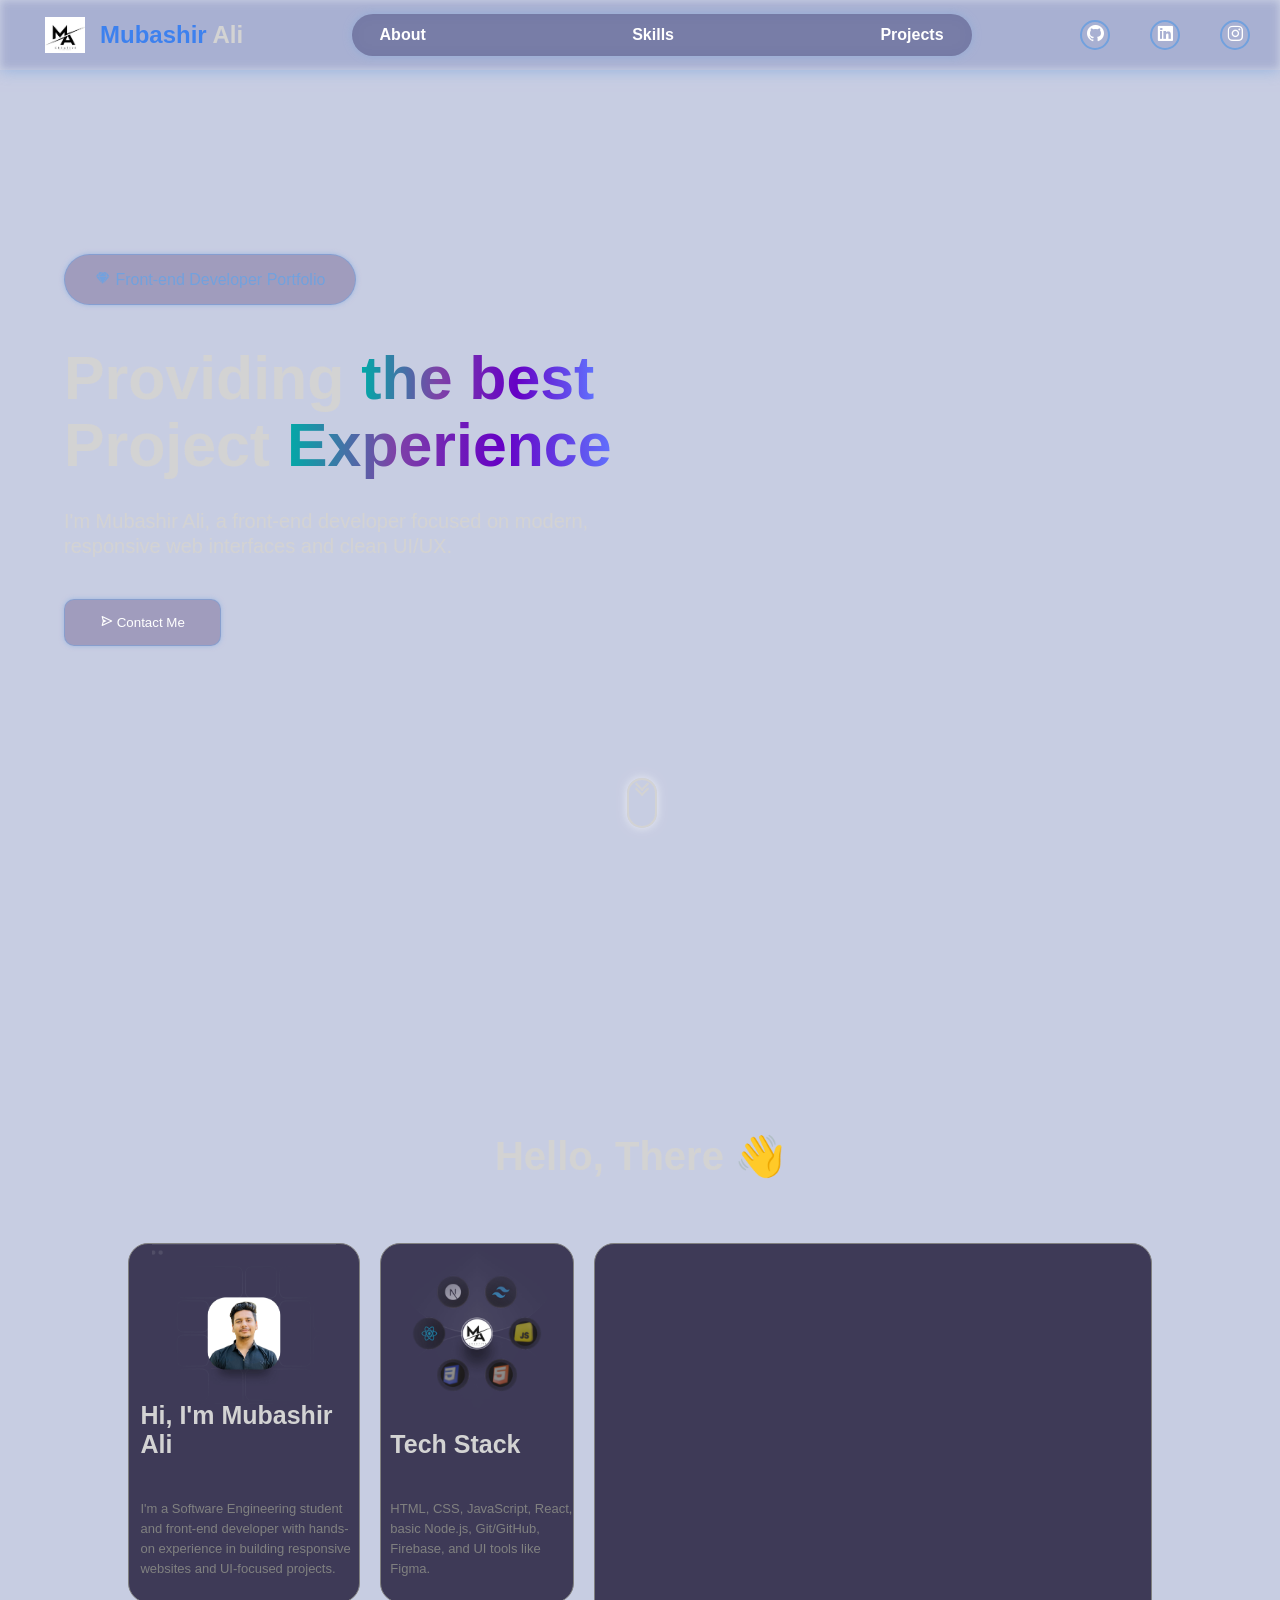
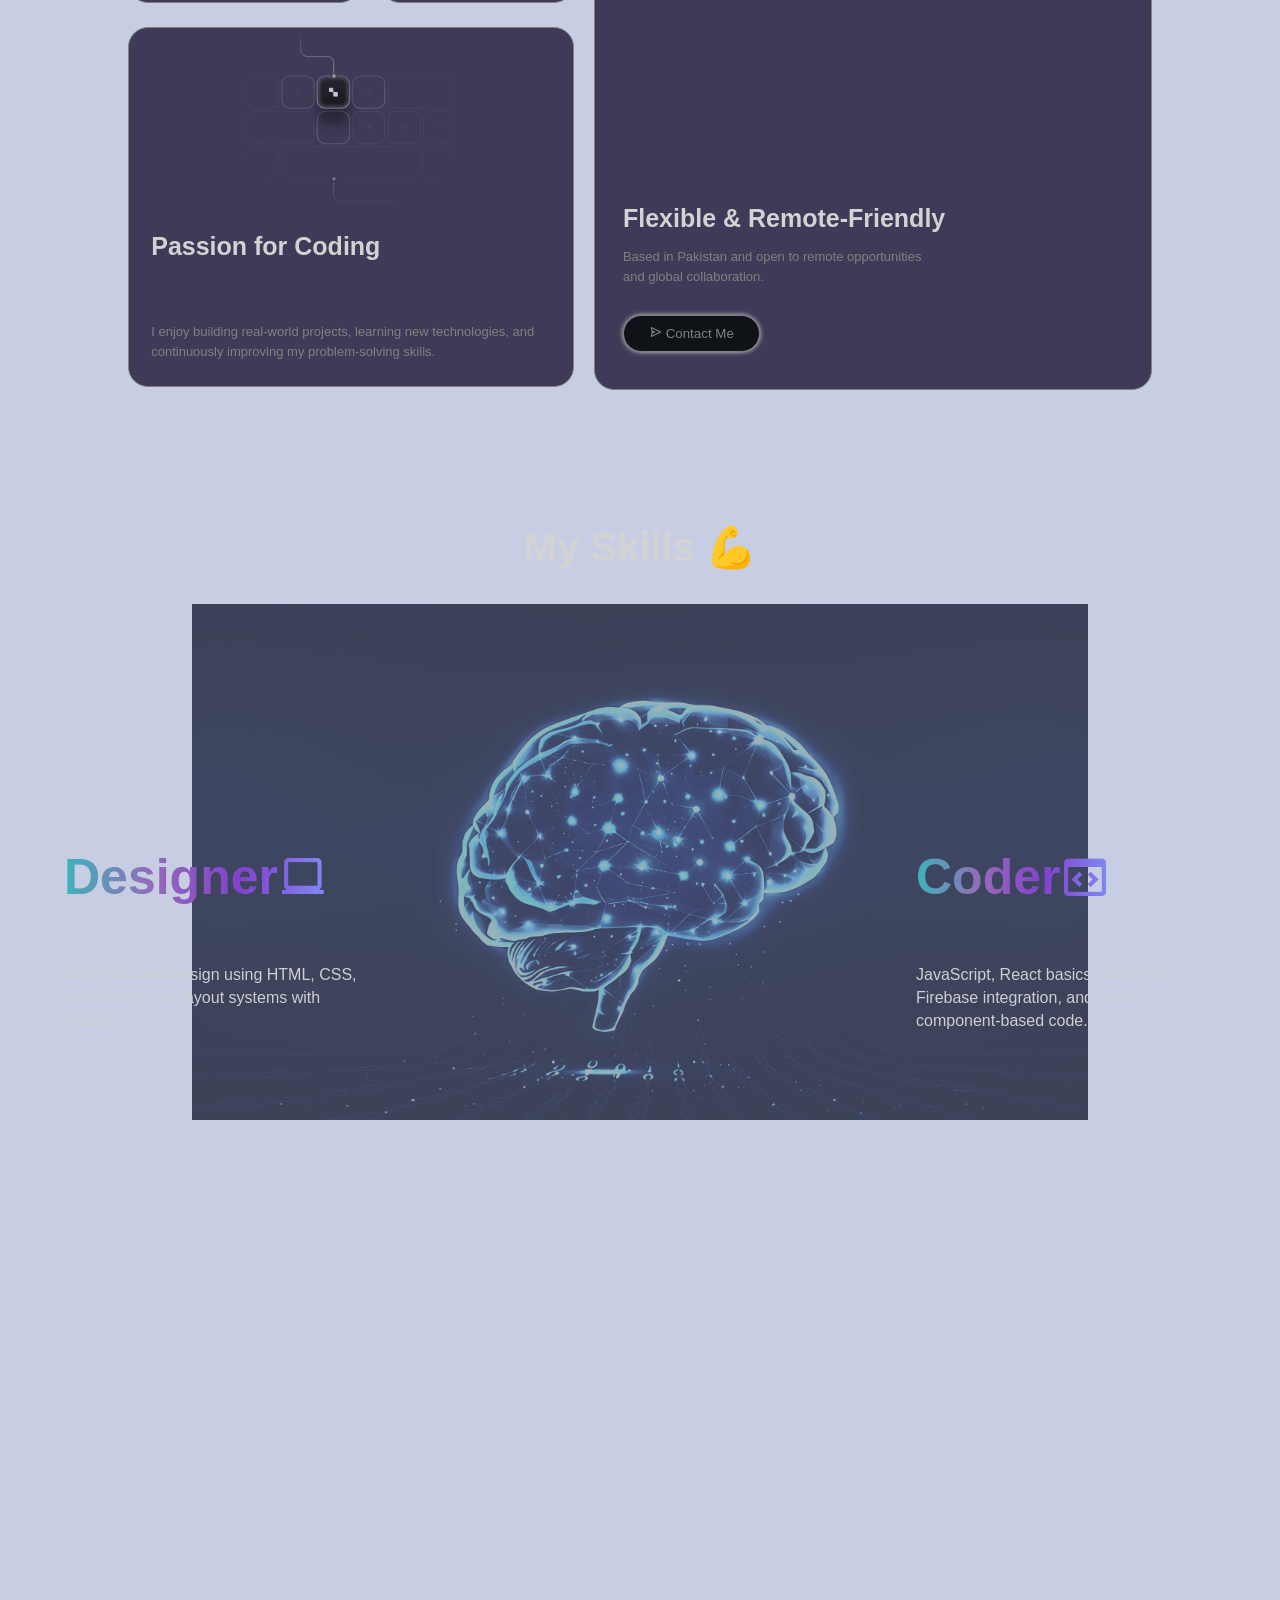
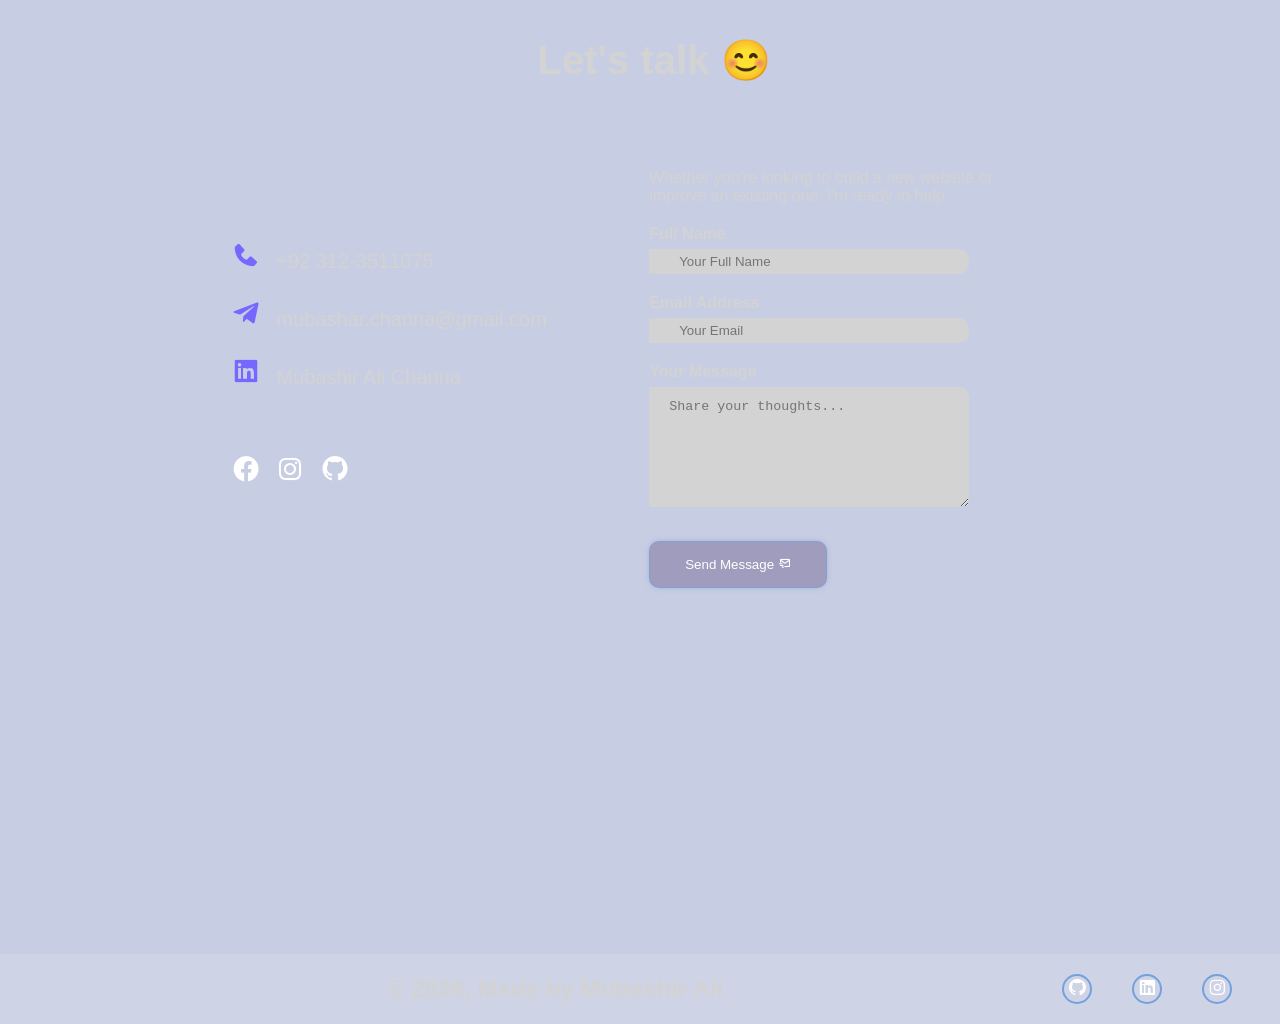
==== commit 80108e88: "Updated project code" ====
--- a/index.html
+++ b/index.html
@@ -3,14 +3,14 @@
 <head>
     <meta charset="UTF-8">
     <meta name="viewport" content="width=device-width, initial-scale=1.0">
-    <title>Responsive Website - Project</title>
+    <title>Mubashir Ali | Front-End Developer Portfolio</title>
     <link rel="stylesheet" href="style.css">
     <link href='https://unpkg.com/boxicons@2.1.4/css/boxicons.min.css' rel='stylesheet'>
     <link rel="stylesheet" href="https://unpkg.com/aos@next/dist/aos.css" />
 </head>
 <body>
     <div class="container">
-        <video class="back-vid" autoplay loop muted plays-inline src="videos/galaxy.mp4"></video>
+        <video class="back-vid" autoplay loop muted playsinline src="videos/galaxy.mp4"></video>
 
         <header data-aos="fade-down" data-aos-duration="2000">
             <div class="left">
@@ -25,9 +25,9 @@
             </ul>
 
             <div class="box-icons">
-                <p><a href="https://github.com/Mubashir-Ali-Channa" target="_blank"><i class='bx bxl-github'></i></a></p>
-                <p><a href="https://www.linkedin.com/in/mubashir-ali-channa/" target="_blank"><i class='bx bxl-linkedin-square'></i></a></p>
-                <p><a href="https://www.instagram.com/mubashir____ali" target="_blank"><i class='bx bxl-instagram'></i></a></p>
+                <p><a href="https://github.com/Mubashir-Ali-Channa" target="_blank" rel="noopener noreferrer"><i class='bx bxl-github'></i></a></p>
+                <p><a href="https://www.linkedin.com/in/mubashir-ali-channa/" target="_blank" rel="noopener noreferrer"><i class='bx bxl-linkedin-square'></i></a></p>
+                <p><a href="https://www.instagram.com/mubashir____ali" target="_blank" rel="noopener noreferrer"><i class='bx bxl-instagram'></i></a></p>
             </div>
 
             <div class="menu-icon">
@@ -48,9 +48,9 @@
             </ul>
 
             <div class="social-sidebar">
-                <a href="https://github.com/Mubashir-Ali-Channa" target="_blank"><i class='bx bxl-github'></i></a>
-                <a href="https://www.linkedin.com/in/mubashir-ali-channa/" target="_blank"><i class='bx bxl-linkedin-square'></i></a>
-                <a href="https://www.facebook.com/Mubashir909/" target="_blank"><i class='bx bxl-facebook-circle'></i></a>
+                <a href="https://github.com/Mubashir-Ali-Channa" target="_blank" rel="noopener noreferrer"><i class='bx bxl-github'></i></a>
+                <a href="https://www.linkedin.com/in/mubashir-ali-channa/" target="_blank" rel="noopener noreferrer"><i class='bx bxl-linkedin-square'></i></a>
+                <a href="https://www.facebook.com/Mubashir909/" target="_blank" rel="noopener noreferrer"><i class='bx bxl-facebook-circle'></i></a>
             </div>
         </div>
 
@@ -62,7 +62,7 @@
         </div>
 
         <div class="blackhole-box" data-aos="fade-down" data-aos-duration="2000">
-            <video autoplay loop muted plays-inline src="videos/blackhole.mp4"></video>
+            <video autoplay loop muted playsinline src="videos/blackhole.mp4"></video>
         </div>
 
         <section class="hero">
@@ -88,7 +88,7 @@
             </div>
             
             <div class="skills-video-box">
-                <video class="skills-video autoBlur" autoplay loop muted plays-inline src="videos/hero-video.mp4"></video>
+                <video class="skills-video autoBlur" autoplay loop muted playsinline src="videos/hero-video.mp4"></video>
             </div>
         
             <div class="scroll-down"></div>
@@ -118,7 +118,7 @@
                     <p>
                         Based in Pakistan and open to remote opportunities and global collaboration.
                     </p>
-                    <video src="videos/glob.mp4" autoplay loop muted plays-inline></video>
+                    <video src="videos/glob.mp4" autoplay loop muted playsinline></video>
                     <a href="#Contact">
                         <button><i class='bx bx-send'></i> Contact Me</button>
                     </a>
@@ -154,6 +154,24 @@
                         JavaScript, React basics, Git/GitHub, Firebase integration, and clean component-based code.
                     </p>
                 </div>
+                 <div class="slider" reverse="true" style="
+                --width: 100px;
+                --height: 100px;
+                --quantity: 9;
+                ">
+                    <div class="list">
+                        <div class="item" style="--position: 1"><img src="images/1.png" alt=""></div>
+                        <div class="item" style="--position: 2"><img src="images/2.png" alt=""></div>
+                        <div class="item" style="--position: 3"><img src="images/3.webp" alt=""></div>
+                        <div class="item" style="--position: 4"><img src="images/4.webp" alt=""></div>
+                        <div class="item" style="--position: 5"><img src="images/5.png" alt=""></div>
+                        <div class="item" style="--position: 6"><img src="images/6.png" alt=""></div>
+                        <div class="item" style="--position: 7"><img src="images/7.png" alt=""></div>
+                        <div class="item" style="--position: 8"><img src="images/8.png" alt=""></div>
+                        <div class="item" style="--position: 9"><img src="images/9.png" alt=""></div>
+                        <div class="item" style="--position: 9"><img src="images/Mubashir_logo.png" alt=""></div>
+                    </div>
+                </div>  
             </div>
         </section>
 
@@ -163,40 +181,40 @@
             <div class="social-box autoBlur" id="Contact">
                 <a href="tel:+923123511075"><i class='bx bxs-phone'></i> +92 312-3511075</a>
                 <a href="mailto:mubashar.channa@gmail.com"><i class='bx bxl-telegram'></i> mubashar.channa@gmail.com</a>
-                <a href="https://www.linkedin.com/in/mubashir-ali-channa/" target="_blank">
+                <a href="https://www.linkedin.com/in/mubashir-ali-channa/" target="_blank" rel="noopener noreferrer">
                     <i class='bx bxl-linkedin-square'></i> Mubashir Ali Channa
                 </a>
                 <div class="social-icons">
-                    <a href="https://www.facebook.com/Mubashir909/" target="_blank"><i class='bx bxl-facebook-circle'></i></a>
-                    <a href="https://www.instagram.com/mubashir____ali" target="_blank"><i class='bx bxl-instagram'></i></a>
-                    <a href="https://github.com/Mubashir-Ali-Channa" target="_blank"><i class='bx bxl-github'></i></a>
-                </div>
-            </div>
-
-            <div class="contact-box autoBlur">
+                    <a href="https://www.facebook.com/Mubashir909/" target="_blank" rel="noopener noreferrer"><i class='bx bxl-facebook-circle'></i></a>
+                    <a href="https://www.instagram.com/mubashir____ali" target="_blank" rel="noopener noreferrer"><i class='bx bxl-instagram'></i></a>
+                    <a href="https://github.com/Mubashir-Ali-Channa" target="_blank" rel="noopener noreferrer"><i class='bx bxl-github'></i></a>
+                </div>
+            </div>
+
+            <form class="contact-box autoBlur" id="contactForm">
                 <p>
                     Whether you're looking to build a new website or improve an existing one, I'm ready to help.
                 </p>
             
-                <p>Full Name</p>
-                <input placeholder="Your Full Name" type="text">
-
-                <p>Email Address</p>
-                <input placeholder="Your Email" type="email">
-
-                <p>Your Message</p>
-                <input class="input-message" type="text" placeholder="Share your thoughts...">
-
-                <button>Send Message <i class='bx bx-mail-send'></i></button>
-            </div>
+                <label for="fullName">Full Name</label>
+                <input id="fullName" name="fullName" placeholder="Your Full Name" type="text" required>
+
+                <label for="emailAddress">Email Address</label>
+                <input id="emailAddress" name="emailAddress" placeholder="Your Email" type="email" required>
+
+                <label for="message">Your Message</label>
+                <textarea id="message" class="input-message" name="message" rows="5" placeholder="Share your thoughts..." required></textarea>
+
+                <button type="submit">Send Message <i class='bx bx-mail-send'></i></button>
+            </form>
         </section> 
 
         <section class="footer">
-            <h1>©️2025, Made with ❤️ by Mubashir Ali</h1>
+            <h1>© 2026, Made by Mubashir Ali</h1>
             <div class="box-icons">
-                <p><a href="https://github.com/Mubashir-Ali-Channa" target="_blank"><i class='bx bxl-github'></i></a></p>
-                <p><a href="https://www.linkedin.com/in/mubashir-ali-channa/" target="_blank"><i class='bx bxl-linkedin-square'></i></a></p>
-                <p><a href="https://www.instagram.com/mubashir____ali" target="_blank"><i class='bx bxl-instagram'></i></a></p>
+                <p><a href="https://github.com/Mubashir-Ali-Channa" target="_blank" rel="noopener noreferrer"><i class='bx bxl-github'></i></a></p>
+                <p><a href="https://www.linkedin.com/in/mubashir-ali-channa/" target="_blank" rel="noopener noreferrer"><i class='bx bxl-linkedin-square'></i></a></p>
+                <p><a href="https://www.instagram.com/mubashir____ali" target="_blank" rel="noopener noreferrer"><i class='bx bxl-instagram'></i></a></p>
             </div>
         </section>
     </div>
--- a/style.css
+++ b/style.css
@@ -661,6 +661,14 @@
     margin-bottom: 5px;
 } 
 
+.contact-box label{
+    display: block;
+    max-width: 400px;
+    margin-top: 20px;
+    margin-bottom: 6px;
+    font-weight: 600;
+}
+
 .contact-box input{
     padding: 7.5px 30px;
     background-color: lightgray;
@@ -670,6 +678,23 @@
     outline : none;
     border-top-right-radius: 10px;
     border-bottom-right-radius: 10px;
+}
+
+.contact-box textarea{
+    padding: 12px 20px;
+    background-color: lightgray;
+    width: 80%;
+    border: none;
+    outline: none;
+    resize: vertical;
+    min-height: 120px;
+    border-top-right-radius: 10px;
+    border-bottom-right-radius: 10px;
+}
+
+.contact-box input:focus,
+.contact-box textarea:focus{
+    box-shadow: 0 0 0 2px #72a1de81;
 }
 
 .contact-box button{
@@ -1286,6 +1311,16 @@
     opacity: 0.7;
 }
 
+.review-stars {
+    display: flex;
+    align-items: center;
+    gap: 4px;
+    color: #f6d365;
+    font-size: 16px;
+    margin: 2px 0 10px;
+    text-shadow: 0 0 8px rgba(246, 211, 101, 0.35);
+}
+
 /* Projects page responsive fixes */
 .my-project {
     width: min(1200px, 92%);
@@ -1578,6 +1613,11 @@
     }
 
     .contact-box input {
+        width: 100%;
+        max-width: 100%;
+    }
+
+    .contact-box textarea {
         width: 100%;
         max-width: 100%;
     }
@@ -1731,3 +1771,17 @@
         grid-template-columns: 1fr;
     }
 }
+
+/* Project links actions */
+.project-links {
+    display: flex;
+    gap: 10px;
+    flex-wrap: wrap;
+}
+
+@media screen and (max-width: 480px) {
+    .project-links {
+        flex-direction: column;
+        width: 100%;
+    }
+}
